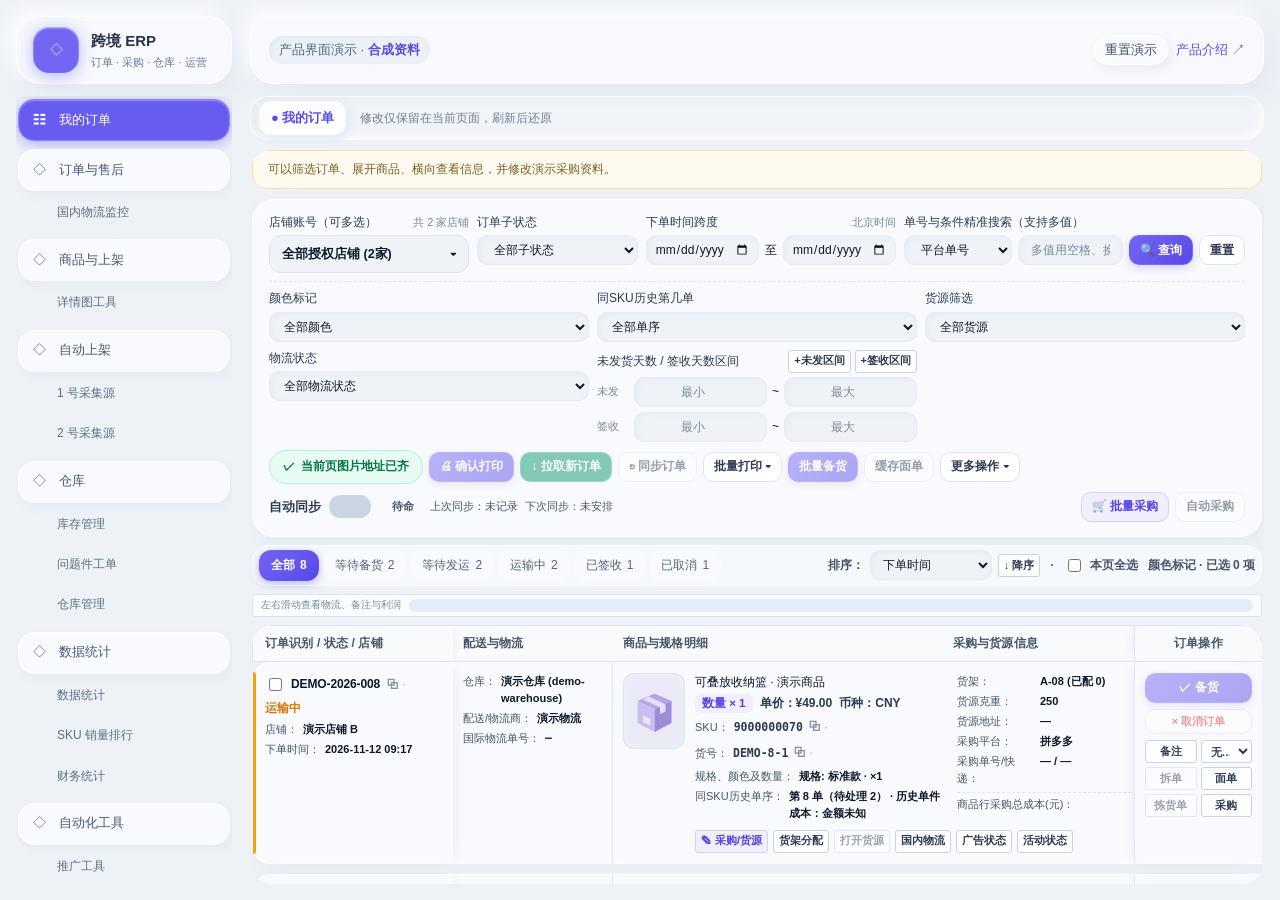
==== docs/demo.html @ e81ab37b "Add synthetic product showcase" ====
<!doctype html><html lang="zh-CN"><head><meta charset="utf-8"><meta name="viewport" content="width=device-width,initial-scale=1"><meta http-equiv="Content-Security-Policy" content="default-src 'self'; script-src 'self'; style-src 'self' 'unsafe-inline'; img-src 'self' data:; connect-src 'none'; object-src 'none'; base-uri 'none'; form-action 'none'"><title>订单交互演示 · 跨境 ERP</title><link rel="stylesheet" href="./demo.css"></head><body><div id="root"></div><script type="module" src="./demo.js"></script></body></html>
---- docs/demo.css ----
.cow-root{--cow-bg-canvas: #edf2fa;--cow-bg-canvas-gradient: linear-gradient(145deg, #f0f4fb 0%, #e6edf8 100%);--cow-surface-card: #fbfdff;--cow-surface-elevated: #ffffff;--cow-surface-subtle: #f3f6fc;--cow-surface-input: #f1f5fb;--cow-surface-input-focus: #ffffff;--cow-border-light: rgba(255, 255, 255, .92);--cow-border-subtle: #dde5f2;--cow-border-strong: #c6d2e6;--cow-text-primary: #0f172a;--cow-text-secondary: #2c3a52;--cow-text-label: #475569;--cow-text-muted: #64748b;--cow-purple-500: #6353f6;--cow-purple-600: #5140e6;--cow-purple-700: #4232cc;--cow-purple-bg-soft: #f0eeff;--cow-purple-border-soft: #d5cfff;--cow-purple-gradient: linear-gradient(135deg, #6b5bf8 0%, #5241e8 100%);--cow-purple-glow: 0 8px 20px -3px rgba(88, 71, 240, .42), 0 2px 6px rgba(88, 71, 240, .22);--cow-green-600: #059669;--cow-green-gradient: linear-gradient(135deg, #12b886 0%, #099268 100%);--cow-green-glow: 0 6px 16px -3px rgba(12, 166, 120, .34);--cow-green-bg-soft: #e8fbf3;--cow-green-border-soft: #b2f2d9;--cow-green-text: #067647;--cow-amber-500: #f59e0b;--cow-amber-bg-soft: #fff9eb;--cow-amber-border-soft: #fde3a7;--cow-amber-text: #9a5b06;--cow-danger-600: #dc2626;--cow-danger-bg-soft: #fef2f2;--cow-danger-border-soft: #fecaca;--cow-danger-text: #b91c1c;--cow-blue-600: #2563eb;--cow-blue-bg-soft: #eff6ff;--cow-blue-border-soft: #bfdbfe;--cow-shadow-card: 0 12px 28px -8px rgba(24, 39, 75, .065), 0 3px 8px -2px rgba(24, 39, 75, .04), inset 0 1px 0 rgba(255, 255, 255, .95);--cow-shadow-pill: 0 4px 12px -2px rgba(24, 39, 75, .06), 0 1px 3px rgba(24, 39, 75, .04), inset 0 1px 0 rgba(255, 255, 255, .95);--cow-shadow-inset: inset 0 2px 4px rgba(15, 23, 42, .045), 0 1px 0 rgba(255, 255, 255, .85);--cow-radius-xl: 20px;--cow-radius-lg: 15px;--cow-radius-md: 11px;--cow-radius-pill: 999px;box-sizing:border-box;min-height:100vh;background:var(--cow-bg-canvas-gradient);color:var(--cow-text-primary);font-family:-apple-system,BlinkMacSystemFont,PingFang SC,Hiragino Sans GB,Microsoft YaHei,Segoe UI,Roboto,sans-serif;font-size:13px;line-height:1.48;-webkit-font-smoothing:antialiased;padding:16px 20px}.cow-root.is-embedded{min-height:auto;padding:0;background:transparent}.cow-root *,.cow-root *:before,.cow-root *:after{box-sizing:border-box}.cow-shell{display:grid;grid-template-columns:244px minmax(0,1fr);gap:20px;max-width:1720px;margin:0 auto;align-items:start}.cow-shell.is-embedded{display:block;max-width:none;margin:0}.cow-sidebar{display:flex;flex-direction:column;gap:14px;position:sticky;top:16px;min-height:calc(100vh - 32px)}.cow-brand-card{display:flex;align-items:center;gap:13px;padding:16px;background:var(--cow-surface-card);border:1px solid var(--cow-border-light);border-radius:var(--cow-radius-xl);box-shadow:var(--cow-shadow-card)}.cow-brand-logo{width:44px;height:44px;border-radius:13px;background:var(--cow-purple-gradient);box-shadow:var(--cow-purple-glow);color:#fff;font-weight:800;font-size:13px;letter-spacing:.04em;display:flex;align-items:center;justify-content:center;flex-shrink:0;overflow:hidden}.cow-brand-logo img{width:100%;height:100%;object-fit:cover}.cow-brand-meta{min-width:0;flex:1}.cow-brand-title{margin:0;font-size:16px;font-weight:700;color:var(--cow-text-primary);letter-spacing:-.01em;white-space:nowrap;overflow:hidden;text-overflow:ellipsis}.cow-brand-subtitle{margin:3px 0 0;font-size:11.5px;color:var(--cow-text-label);white-space:nowrap;overflow:hidden;text-overflow:ellipsis}.cow-nav-section{display:flex;flex-direction:column;gap:9px}.cow-nav-group-title{padding:4px 10px 0;font-size:11.5px;font-weight:600;color:var(--cow-text-label);letter-spacing:.02em}.cow-nav-item{width:100%;display:flex;align-items:center;justify-content:space-between;gap:10px;padding:13px 15px;border-radius:15px;border:1px solid var(--cow-border-light);background:var(--cow-surface-card);box-shadow:var(--cow-shadow-pill);color:var(--cow-text-secondary);font-size:14px;font-weight:600;cursor:pointer;transition:transform .14s ease,box-shadow .14s ease,background .14s ease;text-align:left}.cow-nav-item:hover:not(:disabled){transform:translateY(-1px);background:var(--cow-surface-elevated)}.cow-nav-item:disabled{opacity:.55;cursor:not-allowed}.cow-nav-item.is-active{background:var(--cow-purple-gradient);border-color:#ffffff3d;color:#fff;box-shadow:var(--cow-purple-glow)}.cow-nav-item-left{display:flex;align-items:center;gap:10px;min-width:0}.cow-nav-icon{width:18px;height:18px;flex-shrink:0;opacity:.9}.cow-nav-badge{display:inline-flex;align-items:center;justify-content:center;padding:2px 9px;border-radius:var(--cow-radius-pill);font-size:11px;font-weight:700;line-height:1.35}.cow-nav-item.is-active .cow-nav-badge{background:#ffffff38;color:#fff}.cow-nav-badge.tone-danger{background:var(--cow-danger-bg-soft);color:var(--cow-danger-text);border:1px solid var(--cow-danger-border-soft)}.cow-nav-badge.tone-purple{background:var(--cow-purple-bg-soft);color:var(--cow-purple-600)}.cow-nav-badge.tone-success{background:var(--cow-green-bg-soft);color:var(--cow-green-text)}.cow-nav-children{display:flex;flex-direction:column;gap:5px;padding-left:14px;margin-top:-3px}.cow-nav-child-btn{display:flex;align-items:center;justify-content:space-between;padding:8px 13px;border-radius:11px;border:1px solid transparent;background:#ffffffa6;color:var(--cow-text-secondary);font-size:12.5px;font-weight:500;cursor:pointer;text-align:left}.cow-nav-child-btn.is-active{background:var(--cow-purple-bg-soft);color:var(--cow-purple-600);border-color:var(--cow-purple-border-soft);font-weight:600}.cow-sidebar-spacer{flex:1}.cow-connection-card{padding:13px 15px;border-radius:var(--cow-radius-xl);background:var(--cow-surface-card);border:1px solid var(--cow-border-light);box-shadow:var(--cow-shadow-card);display:flex;flex-direction:column;gap:5px}.cow-connection-header{display:flex;align-items:center;gap:8px;font-size:12.5px;font-weight:700;color:var(--cow-text-primary)}.cow-connection-dot{width:8px;height:8px;border-radius:50%;flex-shrink:0}.cow-connection-dot.state-connected{background:#10b981;box-shadow:0 0 0 3px #10b9812e}.cow-connection-dot.state-degraded,.cow-connection-dot.state-checking{background:#f59e0b;box-shadow:0 0 0 3px #f59e0b2e}.cow-connection-dot.state-disconnected{background:#ef4444;box-shadow:0 0 0 3px #ef44442e}.cow-connection-dot.state-unverified{background:#64748b;box-shadow:0 0 0 3px #64748b29}.cow-connection-detail{font-size:11.5px;color:var(--cow-text-label);line-height:1.4}.cow-main{display:flex;flex-direction:column;gap:15px;min-width:0}.cow-filter-summary{display:flex;align-items:center;flex-wrap:wrap;gap:10px 22px;padding:10px 18px;border:1px solid #fff;border-radius:16px;background:#f9fbfd;color:#596b86;font-size:12px}.cow-filter-summary b{margin-left:5px;color:#5146c7;font-weight:600}.cow-filter-summary small{flex-basis:100%}.cow-batch-line-costs{grid-column:1 / -1;display:grid;gap:8px}.cow-batch-line-costs p{margin:4px 0;color:#61718a;font-size:12px}.cow-batch-line-cost{display:grid;grid-template-columns:minmax(0,1fr) 190px;gap:12px;align-items:center;padding:8px 10px;border-radius:10px;background:#f0f3fa}.cow-batch-line-cost span{min-width:0;overflow-wrap:anywhere;font-size:12px}.cow-batch-line-cost small{display:block;font-size:11px;color:#687992}.cow-topbar{display:flex;align-items:center;justify-content:space-between;gap:16px;padding:13px 20px;background:var(--cow-surface-card);border:1px solid var(--cow-border-light);border-radius:var(--cow-radius-xl);box-shadow:var(--cow-shadow-card);flex-wrap:wrap}.cow-topbar-left{display:flex;align-items:center;gap:12px;min-width:0}.cow-scope-pill{display:inline-flex;align-items:center;gap:10px;padding:7px 14px;border-radius:12px;background:var(--cow-surface-subtle);border:1px solid var(--cow-border-subtle);color:var(--cow-text-primary);font-size:13px;font-weight:600}.cow-scope-divider{color:var(--cow-border-strong);font-weight:400}.cow-topbar-right{display:flex;align-items:center;gap:10px;flex-wrap:wrap}.cow-role-pill{display:inline-flex;align-items:center;gap:7px;padding:7px 14px;border-radius:var(--cow-radius-pill);background:var(--cow-purple-bg-soft);border:1px solid var(--cow-purple-border-soft);color:var(--cow-purple-600);font-size:12.5px;font-weight:700}.cow-role-dot{width:6px;height:6px;border-radius:50%;background:var(--cow-purple-500)}.cow-top-btn{display:inline-flex;align-items:center;gap:6px;padding:7px 14px;border-radius:var(--cow-radius-pill);border:1px solid var(--cow-border-subtle);background:var(--cow-surface-elevated);box-shadow:var(--cow-shadow-pill);color:var(--cow-text-secondary);font-size:12.5px;font-weight:600;cursor:pointer;transition:background .14s ease,transform .14s ease}.cow-top-btn:hover:not(:disabled){background:var(--cow-surface-subtle);transform:translateY(-1px)}.cow-top-btn:disabled{opacity:.5;cursor:not-allowed}.cow-top-btn.is-danger{color:var(--cow-danger-600);border-color:var(--cow-danger-border-soft);background:snow}.cow-notice-bell{position:relative;padding:7px 11px}.cow-notice-dot{position:absolute;top:5px;right:7px;width:7px;height:7px;border-radius:50%;background:var(--cow-danger-600);border:1.5px solid #ffffff}.cow-tabs-notice-row{display:grid;grid-template-columns:minmax(300px,auto) minmax(320px,1fr);gap:14px;align-items:stretch}.cow-tabs-bar{display:flex;align-items:center;gap:6px;padding:6px;background:var(--cow-surface-card);border:1px solid var(--cow-border-light);border-radius:16px;box-shadow:var(--cow-shadow-card);overflow-x:auto}.cow-tab-pill{display:inline-flex;align-items:center;gap:8px;padding:8px 14px;border-radius:12px;border:1px solid transparent;background:transparent;color:var(--cow-text-label);font-size:12.5px;font-weight:600;cursor:pointer;white-space:nowrap;transition:all .14s ease}.cow-tab-pill:hover{color:var(--cow-text-primary);background:var(--cow-surface-subtle)}.cow-tab-pill.is-active{background:var(--cow-surface-elevated);border-color:var(--cow-border-subtle);color:var(--cow-purple-600);box-shadow:var(--cow-shadow-pill);font-weight:700}.cow-tab-dot{width:6px;height:6px;border-radius:50%;background:var(--cow-purple-500)}.cow-tab-close{display:inline-flex;align-items:center;justify-content:center;width:16px;height:16px;border-radius:50%;color:var(--cow-text-muted);font-size:12px;line-height:1}.cow-tab-close:hover{background:#0f172a14;color:var(--cow-text-primary)}.cow-notice-banner{display:flex;align-items:center;gap:10px;padding:10px 16px;border-radius:16px;background:var(--cow-amber-bg-soft);border:1px solid var(--cow-amber-border-soft);color:var(--cow-amber-text);font-size:12.5px;font-weight:600;box-shadow:var(--cow-shadow-pill)}.cow-console-card{display:flex;flex-direction:column;gap:14px;padding:18px 20px;background:var(--cow-surface-card);border:1px solid var(--cow-border-light);border-radius:var(--cow-radius-xl);box-shadow:var(--cow-shadow-card)}.cow-filter-primary-grid{display:grid;grid-template-columns:1fr .8fr 1.2fr 1.9fr;gap:12px;align-items:start}.cow-field-group{display:flex;flex-direction:column;gap:6px;min-width:0}.cow-field-label{font-size:12px;font-weight:700;color:var(--cow-text-secondary);display:flex;align-items:center;justify-content:space-between;gap:6px}.cow-field-hint{font-size:11px;font-weight:500;color:var(--cow-text-muted)}.cow-field-error{font-size:11px;font-weight:600;color:var(--cow-danger-600)}.cow-input,.cow-select{width:100%;height:38px;padding:0 12px;border-radius:12px;border:1px solid var(--cow-border-subtle);background:var(--cow-surface-input);box-shadow:var(--cow-shadow-inset);color:var(--cow-text-primary);font-size:12.5px;font-weight:500;outline:none;transition:border-color .14s ease,background .14s ease,box-shadow .14s ease}.cow-input::placeholder{color:var(--cow-text-muted)}.cow-input:focus,.cow-select:focus{background:var(--cow-surface-input-focus);border-color:var(--cow-purple-500);box-shadow:0 0 0 3px #6353f624}.cow-readonly-box{display:flex;align-items:center;justify-content:space-between;gap:8px;height:38px;padding:0 12px;border-radius:12px;border:1px dashed var(--cow-border-strong);background:var(--cow-surface-subtle);color:var(--cow-text-secondary);font-size:12.5px;font-weight:600}.cow-shop-multiselect{position:relative}.cow-shop-trigger{width:100%;min-height:38px;padding:5px 12px;border-radius:12px;border:1px solid var(--cow-border-subtle);background:var(--cow-surface-input);box-shadow:var(--cow-shadow-inset);color:var(--cow-text-primary);font-size:12.5px;font-weight:600;display:flex;align-items:center;justify-content:space-between;gap:6px;cursor:pointer;text-align:left}.cow-shop-tags{display:flex;align-items:center;gap:4px;flex-wrap:wrap}.cow-shop-tag{display:inline-flex;align-items:center;gap:4px;padding:2px 8px;border-radius:999px;background:var(--cow-purple-bg-soft);border:1px solid var(--cow-purple-border-soft);color:var(--cow-purple-600);font-size:11.5px;font-weight:700}.cow-date-range-row{display:grid;grid-template-columns:minmax(0,1fr) auto minmax(0,1fr);min-width:0;align-items:center;gap:6px}.cow-date-range-row .cow-input{min-width:0;width:100%;padding:0 8px;font-size:12px}.cow-interval-list{display:flex;flex-direction:column;gap:5px}.cow-interval-row{display:flex;align-items:center;gap:5px}.cow-interval-row .cow-input{min-width:0;height:32px;padding:0 8px;font-size:12px;text-align:center}.cow-interval-row>span{flex-shrink:0;white-space:nowrap}.cow-search-combo{display:flex;align-items:center;gap:6px;flex-wrap:nowrap}.cow-search-combo .cow-select{width:108px;flex-shrink:0}.cow-search-combo .cow-input{flex:1;min-width:72px}.cow-filter-secondary-grid{display:grid;grid-template-columns:.85fr .85fr .85fr 1fr 1.5fr;gap:12px;padding-top:10px;border-top:1px dashed var(--cow-border-subtle);align-items:start}.cow-filter-secondary-grid .cow-select{height:34px;font-size:12px;padding:0 10px}.cow-btn{display:inline-flex;align-items:center;justify-content:center;gap:6px;height:36px;padding:0 15px;border-radius:var(--cow-radius-pill);border:1px solid var(--cow-border-subtle);background:var(--cow-surface-elevated);box-shadow:var(--cow-shadow-pill);color:var(--cow-text-secondary);font-size:12.5px;font-weight:700;cursor:pointer;white-space:nowrap;transition:transform .14s ease,box-shadow .14s ease,background .14s ease}.cow-btn:hover:not(:disabled){transform:translateY(-1px);background:#fff}.cow-btn:disabled{opacity:.48;cursor:not-allowed;transform:none}.cow-btn-purple{background:var(--cow-purple-gradient);border-color:#ffffff38;color:#fff;box-shadow:var(--cow-purple-glow)}.cow-btn-purple:hover:not(:disabled){background:linear-gradient(135deg,#7466fa,#5847ee)}.cow-btn-green{background:var(--cow-green-gradient);border-color:#ffffff38;color:#fff;box-shadow:var(--cow-green-glow)}.cow-btn-green:hover:not(:disabled){background:linear-gradient(135deg,#15c490,#0b9f72)}.cow-btn-soft-purple{background:var(--cow-purple-bg-soft);border-color:var(--cow-purple-border-soft);color:var(--cow-purple-600)}.cow-btn-danger-outline{background:snow;border-color:var(--cow-danger-border-soft);color:var(--cow-danger-600)}.cow-btn-sm{height:30px;padding:0 11px;font-size:12px;border-radius:10px}.cow-action-toolbar{display:flex;align-items:center;justify-content:space-between;gap:12px;flex-wrap:wrap}.cow-action-group{display:flex;align-items:center;gap:9px;flex-wrap:wrap}.cow-status-pill-mint{display:inline-flex;align-items:center;gap:6px;height:34px;padding:0 13px;border-radius:var(--cow-radius-pill);background:var(--cow-green-bg-soft);border:1px solid var(--cow-green-border-soft);color:var(--cow-green-text);font-size:12px;font-weight:700}.cow-dropdown-wrap{position:relative;display:inline-flex}.cow-dropdown-panel{position:absolute;top:calc(100% + 6px);left:0;z-index:40;min-width:210px;padding:6px;background:var(--cow-surface-elevated);border:1px solid var(--cow-border-subtle);border-radius:14px;box-shadow:0 14px 32px #0f172a24;display:flex;flex-direction:column;gap:3px}.cow-dropdown-item{width:100%;display:flex;align-items:center;justify-content:space-between;gap:8px;padding:8px 11px;border:none;border-radius:9px;background:transparent;color:var(--cow-text-primary);font-size:12.5px;font-weight:600;text-align:left;cursor:pointer}.cow-dropdown-item:hover:not(:disabled){background:var(--cow-purple-bg-soft);color:var(--cow-purple-600)}.cow-dropdown-item:disabled{opacity:.45;cursor:not-allowed}.cow-autosync-row{display:flex;align-items:center;justify-content:space-between;gap:14px;flex-wrap:wrap;padding-top:6px}.cow-autosync-left{display:flex;align-items:center;gap:12px;flex-wrap:wrap}.cow-switch-btn{display:inline-flex;align-items:center;gap:8px;border:none;background:transparent;padding:0;cursor:pointer;font-size:12.5px;font-weight:700;color:var(--cow-text-secondary)}.cow-switch-track{width:42px;height:23px;border-radius:var(--cow-radius-pill);background:#cbd5e1;position:relative;transition:background .16s ease;padding:2px}.cow-switch-track.is-on{background:var(--cow-purple-gradient);box-shadow:0 2px 8px #5847f059}.cow-switch-thumb{width:19px;height:19px;border-radius:50%;background:#fff;box-shadow:0 1px 3px #0003;transition:transform .16s ease}.cow-switch-track.is-on .cow-switch-thumb{transform:translate(19px)}.cow-autosync-meta{font-size:12px;color:var(--cow-text-label);display:flex;align-items:center;gap:10px;flex-wrap:wrap}.cow-status-strip{display:flex;align-items:center;justify-content:space-between;gap:10px 14px;padding:7px 14px;background:var(--cow-surface-card);border:1px solid var(--cow-border-light);border-radius:16px;box-shadow:var(--cow-shadow-card);flex-wrap:wrap}.cow-status-tabs{display:flex;align-items:center;gap:4px;flex-wrap:wrap}.cow-status-tab{display:inline-flex;align-items:center;gap:5px;padding:6px 13px;border-radius:var(--cow-radius-pill);border:1px solid transparent;background:transparent;color:var(--cow-text-secondary);font-size:12.5px;font-weight:700;cursor:pointer;transition:all .14s ease;font-variant-numeric:tabular-nums}.cow-status-tab:hover{background:var(--cow-surface-subtle)}.cow-status-tab.is-active{background:var(--cow-purple-gradient);color:#fff;box-shadow:var(--cow-purple-glow)}.cow-status-right{display:flex;align-items:center;gap:10px;flex-wrap:wrap;font-size:12px;color:var(--cow-text-label);font-weight:600}.cow-alert-banner{display:flex;align-items:center;justify-content:space-between;gap:12px;padding:12px 16px;border-radius:15px;font-size:12.5px;font-weight:600}.cow-alert-banner.is-error{background:var(--cow-danger-bg-soft);border:1px solid var(--cow-danger-border-soft);color:var(--cow-danger-text)}.cow-alert-banner.is-warning{background:var(--cow-amber-bg-soft);border:1px solid var(--cow-amber-border-soft);color:var(--cow-amber-text)}.cow-alert-banner.is-info{background:var(--cow-blue-bg-soft);border:1px solid var(--cow-blue-border-soft);color:var(--cow-blue-600)}.cow-async-badge{display:inline-flex;align-items:center;gap:5px;padding:3px 9px;border-radius:var(--cow-radius-pill);font-size:11px;font-weight:700}.cow-async-badge.state-submitting,.cow-async-badge.state-waiting-platform{background:var(--cow-blue-bg-soft);color:var(--cow-blue-600);border:1px solid var(--cow-blue-border-soft)}.cow-async-badge.state-confirmed{background:var(--cow-green-bg-soft);color:var(--cow-green-text);border:1px solid var(--cow-green-border-soft)}.cow-async-badge.state-partial,.cow-async-badge.state-unknown{background:var(--cow-amber-bg-soft);color:var(--cow-amber-text);border:1px solid var(--cow-amber-border-soft)}.cow-async-badge.state-failed,.cow-async-badge.state-cancelled{background:var(--cow-danger-bg-soft);color:var(--cow-danger-text);border:1px solid var(--cow-danger-border-soft)}.cow-order-scroll-region{display:flex;flex-direction:column;gap:8px;width:100%;max-width:100%;min-width:0}.cow-order-sticky-scroll-bar{position:sticky;top:8px;z-index:24;display:flex;align-items:center;gap:12px;padding:6px 14px;border-radius:13px;background:#fbfdfff0;backdrop-filter:blur(8px);border:1px solid var(--cow-border-subtle);box-shadow:var(--cow-shadow-pill)}.cow-order-scroll-hint{flex-shrink:0;font-size:11.5px;font-weight:600;color:var(--cow-text-label);white-space:nowrap}.cow-order-top-scrollbar{flex:1;min-width:120px;height:13px;overflow-x:auto;overflow-y:hidden;border-radius:999px;background:#e6edf8}.cow-order-top-scrollbar::-webkit-scrollbar{height:9px}.cow-order-top-scrollbar::-webkit-scrollbar-track{background:#e6edf8;border-radius:999px}.cow-order-top-scrollbar::-webkit-scrollbar-thumb{background:#94a3b8;border-radius:999px}.cow-order-top-scrollbar::-webkit-scrollbar-thumb:hover{background:var(--cow-purple-500)}.cow-order-top-scrollbar-spacer{height:1px}.cow-order-scroll-viewport{width:100%;max-width:100%;min-width:0;overflow-x:auto;overflow-y:visible;padding-bottom:6px;border-radius:var(--cow-radius-xl)}.cow-order-scroll-viewport::-webkit-scrollbar{height:10px}.cow-order-scroll-viewport::-webkit-scrollbar-track{background:#e6edf8;border-radius:999px}.cow-order-scroll-viewport::-webkit-scrollbar-thumb{background:#94a3b8;border-radius:999px}.cow-order-scroll-viewport::-webkit-scrollbar-thumb:hover{background:var(--cow-purple-500)}.cow-order-list-track{min-width:1550px;width:100%;display:flex;flex-direction:column;gap:10px}.cow-order-col-header{display:grid;grid-template-columns:220px minmax(576px,1fr) 200px 210px 184px 160px;align-items:center;background:#f2f6fd;border:1px solid var(--cow-border-subtle);border-radius:14px;box-shadow:var(--cow-shadow-pill);font-size:11.5px;font-weight:700;color:var(--cow-text-label);letter-spacing:.01em}.cow-col-head-cell{padding:8px 14px;border-right:1px solid var(--cow-border-subtle);white-space:nowrap}.cow-col-head-cell:last-child{border-right:none}.cow-col-head-cell.is-sticky-left{position:sticky;left:0;z-index:4;padding-left:18px;background:#f2f6fd;border-radius:14px 0 0 14px;box-shadow:6px 0 12px -6px #0f172a12}.cow-col-head-cell.is-sticky-right{position:sticky;right:0;z-index:4;background:#f2f6fd;border-left:1px solid var(--cow-border-subtle);border-radius:0 14px 14px 0;box-shadow:-6px 0 12px -6px #0f172a12;text-align:center}.cow-col-head-products{display:grid;grid-template-columns:72px minmax(236px,1.18fr) minmax(226px,1fr);gap:14px;align-items:center}.cow-col-head-products>span:first-child{grid-column:1 / 3}.cow-order-list{display:flex;flex-direction:column;gap:12px}.cow-order-card{position:relative;background:var(--cow-surface-card);border:1px solid var(--cow-border-light);border-radius:var(--cow-radius-xl);box-shadow:var(--cow-shadow-card);padding:0;overflow:visible;transition:box-shadow .16s ease,border-color .16s ease}.cow-order-card.is-selected{border-color:var(--cow-purple-500);box-shadow:0 0 0 2px #6353f62e,var(--cow-shadow-card)}.cow-order-card.is-stale{opacity:.94}.cow-order-accent-bar{position:absolute;left:0;top:12px;bottom:12px;width:4px;border-radius:0 5px 5px 0;background:var(--cow-amber-500)}.cow-color-swatch{display:inline-block;width:8px;height:8px;border-radius:50%;flex-shrink:0}.cow-order-grid{display:grid;grid-template-columns:220px minmax(576px,1fr) 200px 210px 184px 160px;gap:0;align-items:stretch;min-height:184px}.cow-order-meta-col{position:sticky;left:0;z-index:3;display:flex;flex-direction:column;justify-content:flex-start;gap:6px;min-width:0;padding:13px 14px 13px 18px;background:var(--cow-surface-card);border-right:1px solid var(--cow-border-subtle);border-radius:var(--cow-radius-xl) 0 0 var(--cow-radius-xl);box-shadow:6px 0 14px -6px #0f172a14}.cow-order-id-row{display:flex;align-items:center;gap:6px;flex-wrap:wrap}.cow-posting-number{font-size:14px;font-weight:700;color:var(--cow-text-primary);letter-spacing:-.01em;font-variant-numeric:tabular-nums}.cow-status-line{display:flex;align-items:center;gap:5px;flex-wrap:wrap;font-size:12px;font-weight:700;color:#d97706}.cow-unmapped-tag{display:inline-flex;align-items:center;padding:2px 6px;border-radius:6px;background:var(--cow-danger-bg-soft);border:1px solid var(--cow-danger-border-soft);color:var(--cow-danger-text);font-size:10.5px;font-weight:700}.cow-kv-list{display:flex;flex-direction:column;gap:3px;font-size:12px;color:var(--cow-text-secondary);font-variant-numeric:tabular-nums}.cow-kv-row{display:flex;align-items:baseline;gap:5px;line-height:1.38}.cow-kv-label{color:var(--cow-text-label);font-weight:500;flex-shrink:0}.cow-kv-val{color:var(--cow-text-primary);font-weight:600;min-width:0;word-break:break-word}.cow-code-val{font-family:ui-monospace,SFMono-Regular,Menlo,Monaco,Consolas,monospace;font-size:11.5px;color:var(--cow-text-secondary)}.cow-order-ext-col{display:flex;flex-direction:column;justify-content:flex-start;gap:6px;min-width:0;padding:13px 14px;border-right:1px solid var(--cow-border-subtle);background:var(--cow-surface-card)}.cow-order-fin-col{border-right:none}.cow-financial-box{padding:9px 11px;border-radius:11px;background:var(--cow-surface-subtle);border:1px solid var(--cow-border-subtle);display:flex;flex-direction:column;gap:6px;font-variant-numeric:tabular-nums}.cow-fin-item{display:flex;align-items:baseline;justify-content:space-between;gap:6px}.cow-fin-label{font-size:11px;font-weight:500;color:var(--cow-text-label)}.cow-fin-val{font-size:13px;font-weight:700;color:var(--cow-text-primary)}.cow-fin-val.is-unknown{color:var(--cow-text-muted);font-weight:600;font-size:11.5px}.cow-products-col{display:flex;flex-direction:column;justify-content:flex-start;gap:10px;min-width:0;padding:13px 16px;border-right:1px solid var(--cow-border-subtle);background:var(--cow-surface-card)}.cow-multi-product-banner{display:flex;align-items:center;justify-content:space-between;padding:4px 10px;border-radius:8px;background:var(--cow-purple-bg-soft);border:1px solid var(--cow-purple-border-soft);color:var(--cow-purple-600);font-size:11.5px;font-weight:700}.cow-product-item{display:flex;flex-direction:column;gap:8px;padding-bottom:10px;border-bottom:1px dashed var(--cow-border-subtle)}.cow-product-item:last-child{padding-bottom:0;border-bottom:none}.cow-product-line{display:grid;grid-template-columns:72px minmax(236px,1.18fr) minmax(226px,1fr);gap:6px 14px;align-items:start}.cow-product-thumb{grid-row:1 / 3;width:72px;height:82px;border-radius:12px;background:#e9eef7;border:1px solid var(--cow-border-subtle);display:flex;align-items:center;justify-content:center;color:var(--cow-text-label);font-size:11.5px;font-weight:600;text-align:center;padding:4px;overflow:hidden;flex-shrink:0}.cow-product-thumb img{width:100%;height:100%;object-fit:cover}.cow-image-open{width:100%;height:100%;padding:0;border:0;background:transparent;cursor:zoom-in}.cow-image-backdrop{position:fixed;inset:0;z-index:1000;background:#1d234ab3;display:grid;place-items:center;padding:24px}.cow-image-dialog{max-width:min(1000px,95vw);max-height:94vh;padding:18px;border-radius:20px;background:#f8fafd;display:flex;flex-direction:column;gap:12px;align-items:center}.cow-image-dialog>img{max-width:100%;max-height:74vh;min-height:0;object-fit:contain}.cow-image-dialog>button{align-self:flex-end}.cow-image-dialog>p{margin:0;color:#33435d}.cow-product-info{display:flex;flex-direction:column;gap:3px;min-width:0}.cow-product-title{margin:0;font-size:13.5px;font-weight:700;color:var(--cow-text-primary);line-height:1.3}.cow-product-price-line{display:flex;align-items:center;gap:7px;flex-wrap:wrap;font-size:12px;font-weight:600;color:var(--cow-text-secondary);font-variant-numeric:tabular-nums}.cow-price-pill{padding:1px 7px;border-radius:6px;background:var(--cow-purple-bg-soft);color:var(--cow-purple-600);font-weight:700;font-size:11.5px}.cow-product-kv-list{gap:2px}.cow-product-source-col{display:flex;flex-direction:column;gap:3px;padding:7px 10px;border-radius:10px;background:var(--cow-surface-subtle);border:1px solid var(--cow-border-subtle);font-size:11.5px;font-variant-numeric:tabular-nums;min-width:0}.cow-product-source-col .cow-kv-row{display:grid;grid-template-columns:78px minmax(0,1fr);align-items:baseline;gap:6px}.cow-product-source-col .cow-source-cost-row{grid-template-columns:auto minmax(0,1fr);padding-top:3px;margin-top:2px;border-top:1px dashed var(--cow-border-subtle)}.cow-product-source-col .cow-source-cost-row .cow-kv-val{text-align:right;font-weight:700}.cow-source-url-cell{min-width:0;overflow:hidden;text-overflow:ellipsis;white-space:nowrap}.cow-source-url-link{display:inline-block;max-width:100%;overflow:hidden;text-overflow:ellipsis;white-space:nowrap;vertical-align:bottom;color:var(--cow-purple-600);text-decoration:none;font-weight:600}.cow-source-url-link:hover{text-decoration:underline}.cow-line-actions{grid-column:2 / -1;display:flex;align-items:center;gap:5px;flex-wrap:wrap;margin-top:2px}.cow-mini-btn{display:inline-flex;align-items:center;justify-content:center;gap:4px;padding:2px 8px;min-height:24px;border-radius:7px;border:1px solid var(--cow-border-strong);background:#fff;color:var(--cow-text-secondary);font-size:11px;font-weight:600;cursor:pointer;white-space:nowrap}.cow-mini-btn-accent{background:var(--cow-purple-bg-soft);border-color:var(--cow-purple-border-soft);color:var(--cow-purple-600)}.cow-mini-btn-span2{grid-column:1 / -1}.cow-mini-btn:hover:not(:disabled){border-color:var(--cow-purple-500);color:var(--cow-purple-600);background:var(--cow-purple-bg-soft)}.cow-mini-btn:disabled{opacity:.45;cursor:not-allowed}.cow-icon-copy-btn{padding:2px;width:20px;height:20px;min-height:20px;border-radius:5px;border-color:transparent;background:transparent;color:var(--cow-text-muted);flex-shrink:0}.cow-icon-copy-btn:hover:not(:disabled){border-color:var(--cow-purple-border-soft);background:var(--cow-purple-bg-soft);color:var(--cow-purple-600)}.cow-copy-svg{width:13px;height:13px;display:block}.cow-sr-only{position:absolute;width:1px;height:1px;padding:0;margin:-1px;overflow:hidden;clip:rect(0,0,0,0);white-space:nowrap;border:0}.cow-order-actions-col{position:sticky;right:0;z-index:3;display:flex;flex-direction:column;justify-content:flex-start;align-items:stretch;gap:6px;padding:13px 14px;background:var(--cow-surface-card);border-left:1px solid var(--cow-border-subtle);border-radius:0 var(--cow-radius-xl) var(--cow-radius-xl) 0;box-shadow:-6px 0 14px -6px #0f172a14}.cow-ship-btn{display:flex;flex-direction:row;align-items:center;justify-content:center;gap:5px;min-height:38px;padding:6px 12px;border-radius:12px;border:1px solid rgba(255,255,255,.25);background:var(--cow-purple-gradient);box-shadow:var(--cow-purple-glow);color:#fff;font-size:13px;font-weight:700;cursor:pointer;transition:transform .14s ease,box-shadow .14s ease}.cow-ship-btn:hover:not(:disabled){transform:translateY(-1px)}.cow-ship-btn:disabled{opacity:.48;cursor:not-allowed;transform:none}.cow-cancel-btn{display:inline-flex;align-items:center;justify-content:center;gap:4px;height:29px;border-radius:var(--cow-radius-pill);border:1px solid var(--cow-danger-border-soft);background:#fff;box-shadow:var(--cow-shadow-pill);color:var(--cow-danger-600);font-size:11.5px;font-weight:700;cursor:pointer}.cow-cancel-btn:hover:not(:disabled){background:var(--cow-danger-bg-soft)}.cow-cancel-btn:disabled{opacity:.45;cursor:not-allowed}.cow-row-secondary-grid{display:grid;grid-template-columns:1fr 1fr;gap:4px}.cow-purchase-editor{margin-top:8px;padding:13px 14px;border-radius:13px;background:#f5f7fd;border:1px solid var(--cow-purple-border-soft);display:flex;flex-direction:column;gap:10px}.cow-purchase-editor-header{display:flex;align-items:center;justify-content:space-between;gap:10px;flex-wrap:wrap}.cow-purchase-editor-title{font-size:13px;font-weight:700;color:var(--cow-purple-700);display:flex;align-items:center;gap:8px}.cow-purchase-grid{display:grid;grid-template-columns:repeat(4,minmax(0,1fr));gap:8px}.cow-purchase-outcomes{display:grid;grid-template-columns:1fr 1fr;gap:10px}.cow-outcome-card{padding:9px 12px;border-radius:11px;background:#fff;border:1px solid var(--cow-border-subtle);display:flex;align-items:center;justify-content:space-between;gap:8px;font-size:12px}.cow-pagination-bar{display:flex;align-items:center;justify-content:space-between;gap:16px;padding:13px 20px;background:var(--cow-surface-card);border:1px solid var(--cow-border-light);border-radius:var(--cow-radius-xl);box-shadow:var(--cow-shadow-card);flex-wrap:wrap;font-variant-numeric:tabular-nums}.cow-page-numbers{display:flex;align-items:center;gap:6px}.cow-page-btn{min-width:32px;height:32px;padding:0 9px;border-radius:9px;border:1px solid transparent;background:transparent;color:var(--cow-text-secondary);font-size:12.5px;font-weight:700;cursor:pointer}.cow-page-btn:hover:not(:disabled){background:var(--cow-surface-subtle)}.cow-page-btn.is-active{background:var(--cow-purple-bg-soft);border-color:var(--cow-purple-border-soft);color:var(--cow-purple-600)}.cow-page-btn:disabled{opacity:.4;cursor:not-allowed}.cow-page-jump{display:flex;align-items:center;gap:8px;font-size:12.5px;color:var(--cow-text-secondary);font-weight:600}.cow-page-jump .cow-input{width:58px;height:32px;text-align:center;padding:0 6px}.cow-empty-box{padding:48px 24px;text-align:center;background:var(--cow-surface-card);border:1px solid var(--cow-border-light);border-radius:var(--cow-radius-xl);box-shadow:var(--cow-shadow-card);display:flex;flex-direction:column;align-items:center;gap:10px}.cow-empty-title{margin:0;font-size:15px;font-weight:800;color:var(--cow-text-primary)}.cow-empty-desc{margin:0;max-width:520px;font-size:12.5px;color:var(--cow-text-label)}@media(max-width:1280px){.cow-shell:not(.is-embedded){grid-template-columns:220px minmax(0,1fr)}.cow-filter-primary-grid{grid-template-columns:1fr 1fr}.cow-filter-secondary-grid{grid-template-columns:repeat(3,minmax(0,1fr))}}@media(max-width:960px){.cow-shell:not(.is-embedded){grid-template-columns:1fr}.cow-sidebar{position:static;min-height:auto}.cow-tabs-notice-row{grid-template-columns:1fr}.cow-filter-secondary-grid,.cow-purchase-grid{grid-template-columns:1fr 1fr}}.cow-purchase-editor.cow-purchase-dialog{position:fixed;inset:0;width:min(760px,calc(100vw - 32px));max-height:calc(100dvh - 48px);margin:auto;padding:18px;overflow:auto;border-radius:6px;background:#fff;box-shadow:0 14px 50px #17223830;text-align:left}.cow-purchase-dialog:not([open]){display:none}.cow-purchase-dialog::backdrop{background:#15203355}.cow-purchase-dialog .cow-purchase-grid{grid-template-columns:repeat(2,minmax(0,1fr))}.cow-purchase-dialog .cow-field-group{min-width:0}.cow-purchase-dialog .cow-input,.cow-purchase-dialog .cow-select{min-width:0;width:100%}@media(max-width:560px){.cow-purchase-dialog .cow-purchase-grid{grid-template-columns:1fr}}.commercial-shell{--primary: #6358ed;--foreground: #26334b;--erp-surface: #f8fafded;--erp-shadow: 8px 10px 24px #dce3ee99, -6px -6px 18px #fff;display:grid;grid-template-columns:228px minmax(0,1fr);grid-template-rows:76px 44px minmax(0,1fr);gap:14px 20px;padding:18px;background:#eef2f7;color:#26334b;font-family:-apple-system,BlinkMacSystemFont,Segoe UI,PingFang SC,Microsoft YaHei,sans-serif;font-variant-numeric:tabular-nums}.commercial-brand-card{grid-column:1;grid-row:1;display:flex;align-items:center;gap:14px;min-width:0;padding:14px 18px;border:1px solid #fff;border-radius:26px;background:var(--erp-surface);box-shadow:var(--erp-shadow)}.commercial-brand-card strong{display:block;font-size:16px;line-height:1.4;overflow-wrap:anywhere}.commercial-brand-card small{margin-top:3px;font-size:11px;line-height:1.5;color:#697b98}.commercial-brand-mark{width:46px;height:46px;flex-shrink:0;display:grid;place-items:center;border-radius:16px;background:#7266f3;color:#fff;box-shadow:0 3px 16px #6b5ffb70,inset 0 1px 2px #fffa}.commercial-brand-mark img{width:36px;height:36px;object-fit:contain;border-radius:10px}.commercial-shell .brand-bar{grid-column:2;grid-row:1;height:auto;min-width:0;padding:14px 22px;gap:14px;border:1px solid white!important;border-radius:26px;background:var(--erp-surface)!important;color:#33435d;box-shadow:var(--erp-shadow)!important}.commercial-shell .brand-bar>.commercial-connection{display:inline-block;margin:0;color:#51647f;letter-spacing:0;white-space:nowrap;font:12px/1.6 inherit;background:#edf1f7;padding:5px 10px;border-radius:15px;box-shadow:inset 2px 2px 5px #dbe2ec88}.commercial-connection b{color:#594cde}.commercial-shell .dahu-account{gap:8px;flex-wrap:wrap;justify-content:flex-end}.commercial-shell .dahu-account em{display:inline-block;color:#53647f!important;font-size:12px}.commercial-shell .dahu-account .account-role{background:#eeecff!important;color:#594cde!important;border-radius:16px;padding:4px 10px}.commercial-shell .dahu-account button{height:30px;padding:0 11px;border-radius:16px!important;border:1px solid #fff!important;background:#f8fafc!important;color:#42526d!important;box-shadow:3px 4px 9px #dfe5efaa}.commercial-shell .dahu-account button:hover{background:#eeebff!important;color:#5445d9!important}.commercial-shell .dahu-tabs{grid-column:2;grid-row:2;height:44px;padding:4px 8px;border:1px solid #fafdff!important;border-radius:18px;background:#f0f3f8!important;box-shadow:inset 3px 3px 8px #dde4ee88,inset -3px -3px 8px #fff}.commercial-shell .dahu-tab{height:34px;border:0;border-radius:12px;background:transparent;color:#61728f}.commercial-shell .dahu-tab.is-active{background:#fcfdff!important;color:#5b4dea!important;border-radius:12px!important;box-shadow:3px 4px 10px #d8e0edaa}.commercial-shell .dahu-menu-toggle{color:#667892}.commercial-shell .dahu-body{display:contents}.commercial-shell .dahu-menu{grid-column:1;grid-row:2 / 4;width:auto;padding:3px 2px 20px;border:0!important;background:transparent!important;scrollbar-width:thin}.commercial-shell .dahu-menu-group{margin:8px 0;border:0}.commercial-shell .dahu-menu-item{min-height:42px;padding:9px 14px;gap:11px;font-size:14px;line-height:1.45;color:#475a78!important;border:1px solid transparent;border-radius:16px!important}.commercial-shell .dahu-menu-item.top,.commercial-shell .dahu-menu-item.group{min-height:48px;border-color:#fff;background:#f8fafd;box-shadow:3px 4px 9px #dfe5ee99}.commercial-shell .dahu-menu-item.sub{color:#5c6d86!important;min-height:34px;padding-left:38px;margin:3px 0}.commercial-shell .dahu-menu-item svg{color:#8c9db8;flex-shrink:0}.commercial-shell .dahu-menu-item:hover:not(:disabled){background:#e9e6ff!important;color:#5546d7!important}.commercial-shell .dahu-menu-item.group.has-active{color:#6051de!important}.commercial-shell .dahu-menu-item[aria-current=page]{background:#675bf0!important;color:#fff!important;border-color:#8e84fa;box-shadow:0 3px 13px #786cf785,inset 0 1px 2px #fff5}.commercial-shell .dahu-menu-item[aria-current=page] svg{color:#fff}.commercial-shell .dahu-content{grid-column:2;grid-row:3;min-width:0;background:transparent!important;border-radius:22px}.commercial-shell .dahu-content>.page-bar{padding:10px 16px;margin-bottom:8px;border:1px solid white;border-radius:16px;background:#f8fafd}.commercial-shell .dahu-pane.is-frame{border-radius:20px;border:1px solid white}.commercial-shell .workspace{padding:0 2px 12px}.commercial-shell .panel{border-radius:22px;background:#f9fbfd;border:1px solid white;box-shadow:4px 6px 18px #dce3ee88}.commercial-shell [data-slot=button]{border-radius:10px}.commercial-shell .onboarding-bar{border-radius:16px;margin-bottom:12px}.commercial-shell[data-menu-open=false]{grid-template-columns:0 minmax(0,1fr);column-gap:0}.commercial-shell[data-menu-open=false] .commercial-brand-card{display:none}.commercial-shell button:focus-visible,.commercial-shell a:focus-visible{outline:2px solid #6358ed;outline-offset:3px}.login-surface{background:radial-gradient(ellipse at 35% 25%,#edeaff 0,transparent 50%),#eef2f7;color:#26334b}.login-surface .login-card{width:410px;padding:32px;border:1px solid white;border-radius:28px;background:#f8fafd;box-shadow:14px 18px 45px #d5dce9bb,-10px -10px 30px #fff}.login-surface .login-logo{color:#6a5bf0}.login-surface .login-logo img{width:56px;height:56px;object-fit:contain}.login-surface .login-card h1{color:#283750}.login-surface .login-card>p{color:#63738d}.login-surface .login-card>.instance-name{margin-top:-10px;font-size:13px;color:#6155c6}.login-surface .login-card input{border-radius:12px;border:1px solid #e0e6f0;background:#edf1f7;box-shadow:inset 2px 3px 7px #dce3ef88}.login-surface .login-card>button{border-radius:12px}.login-surface .login-card>button[type=submit]{background:#6658eb;color:#fff;box-shadow:0 4px 13px #7565ef44}@media(max-width:1150px){.commercial-shell{grid-template-columns:194px minmax(0,1fr);gap:12px;padding:12px}.commercial-shell .brand-bar{padding:10px 14px}.commercial-shell .dahu-account{gap:5px}.commercial-shell .dahu-account em{display:none}.commercial-brand-card{padding:12px;gap:10px}.commercial-brand-card strong{font-size:14px}}@media(max-width:780px){.commercial-shell{grid-template-columns:158px minmax(0,1fr);grid-template-rows:auto 44px minmax(0,1fr);gap:8px;padding:8px}.commercial-brand-card{border-radius:18px;padding:10px}.commercial-brand-mark{display:none}.commercial-shell .brand-bar{min-height:76px;flex-wrap:wrap;gap:4px;border-radius:18px}.commercial-shell .dahu-account{margin-left:0;justify-content:flex-start}.commercial-shell .dahu-menu-item{padding-left:10px;font-size:13px}.commercial-shell .dahu-menu-item.sub{padding-left:24px}}@media(prefers-reduced-motion:reduce){.commercial-shell *{scroll-behavior:auto;transition:none!important}}.commercial-shell .cow-root{--cow-radius-xl:22px;--cow-radius-lg:16px;--cow-radius-md:10px;--cow-radius-pill:999px;--cow-shadow-card:none;--cow-shadow-pill:none;--cow-shadow-inset:none;--cow-purple-glow:none;--cow-green-glow:none;--cow-surface-card:#f8fafd;--cow-surface-input:#eff3f8;--cow-border-light:#e2e8f0;--cow-purple-gradient:linear-gradient(135deg,#7465f5,#5849e8);--cow-green-gradient:#059669;--cow-bg-canvas:#f1f5f9;--cow-text-muted:#7b8799;font-size:12px;line-height:1.45}.commercial-shell .cow-main{gap:8px}.commercial-shell .cow-console-card{gap:8px;padding:10px 12px}.commercial-shell .cow-filter-primary-grid{gap:8px;grid-template-columns:1fr .8fr 1.25fr 1.7fr}.commercial-shell .cow-field-group{gap:4px}.commercial-shell .cow-field-label{font-size:12px;font-weight:500}.commercial-shell .cow-input,.commercial-shell .cow-select,.commercial-shell .cow-multiselect-trigger{min-height:30px;height:30px;border-radius:10px;box-shadow:none;font-size:12px;padding-top:4px;padding-bottom:4px}.commercial-shell .cow-filter-secondary-grid{gap:8px;padding-top:8px}.commercial-shell .cow-btn{height:30px;min-height:30px;border-radius:10px;padding:0 10px;gap:5px;font-size:12px;box-shadow:none}.commercial-shell .cow-mini-btn{min-height:23px;border-radius:3px;font-size:11px;padding:2px 5px}.commercial-shell .cow-actions-row,.commercial-shell .cow-action-group{gap:6px}.commercial-shell .cow-autosync-row{padding-top:0;gap:8px}.commercial-shell .cow-autosync-meta{gap:7px;font-size:11px}.commercial-shell .cow-filter-summary{padding:7px 10px;border:1px solid #e2e8f0;border-radius:10px;background:#fff;font-size:11px}.commercial-shell .cow-status-strip{padding:0 10px;gap:8px;border-radius:14px;border:1px solid #e2e8f0;min-height:36px}.commercial-shell .cow-status-tab{padding:9px 10px;border-radius:0;border:0;border-bottom:2px solid transparent;font-size:12px;font-weight:500;box-shadow:none}.commercial-shell .cow-status-tab.is-active{background:transparent;color:#4f46e5;border-bottom-color:#4f46e5;box-shadow:none;font-weight:650}.commercial-shell .cow-status-tab.is-active .cow-nav-badge{background:#eef2ff;color:#4f46e5}.commercial-shell .cow-order-sticky-scroll-bar{padding:3px 8px;gap:8px;border-radius:3px;box-shadow:none}.commercial-shell .cow-order-scroll-hint{font-size:10px;font-weight:400;color:#7b8799}.commercial-shell .cow-order-list-track{min-width:1420px;gap:0}.commercial-shell .cow-order-col-header,.commercial-shell .cow-order-grid{grid-template-columns:200px 160px minmax(590px,1fr) 150px 190px 128px}.commercial-shell .cow-order-col-header{border-radius:10px 4px 0 0;background:#f8fafc;font-size:12px;font-weight:600;box-shadow:none}.commercial-shell .cow-col-head-cell{grid-row:1;padding:9px 10px;border-right:0}.commercial-shell .cow-col-head-cell.is-sticky-left{grid-column:1;border-radius:0;padding-left:12px;background:#f8fafc}.commercial-shell .cow-col-head-products{grid-column:3;grid-template-columns:62px minmax(240px,1fr) 240px;gap:10px}.commercial-shell .cow-col-head-cell:nth-child(3){grid-column:2}.commercial-shell .cow-col-head-cell:nth-child(4){grid-column:5}.commercial-shell .cow-col-head-cell:nth-child(5){grid-column:4}.commercial-shell .cow-col-head-cell.is-sticky-right{grid-column:6;border-radius:0;background:#f8fafc}.commercial-shell .cow-order-list{gap:10px}.commercial-shell .cow-order-card{border:1px solid #fff;border-radius:18px;box-shadow:4px 6px 16px #dce3ee66}.commercial-shell .cow-order-grid{min-height:170px}.commercial-shell .cow-order-meta-col{grid-column:1;grid-row:1;padding:10px 10px 10px 12px;gap:4px;border-right:0;border-radius:18px 0 0 18px}.commercial-shell .cow-products-col{grid-column:3;grid-row:1;padding:10px}.commercial-shell .cow-order-logistics-col{grid-column:2;grid-row:1}.commercial-shell .cow-order-notes-col{grid-column:5;grid-row:1}.commercial-shell .cow-order-fin-col{grid-column:4;grid-row:1}.commercial-shell .cow-order-ext-col{padding:10px;border-left:0;font-size:11px}.commercial-shell .cow-order-actions-col{grid-column:6;grid-row:1;padding:10px;gap:6px;border-radius:0 18px 18px 0}.commercial-shell .cow-order-accent-bar{width:3px;top:9px;bottom:9px}.commercial-shell .cow-posting-number{font-size:12px;font-weight:650}.commercial-shell .cow-order-id-row{gap:6px;flex-wrap:nowrap}.commercial-shell .cow-order-id-row input{flex-shrink:0}.commercial-shell .cow-product-item{grid-template-columns:62px minmax(240px,1fr) 240px;gap:10px;padding:0}.commercial-shell .cow-product-thumb,.commercial-shell .cow-product-img-wrap{width:62px;height:76px;border-radius:10px}.commercial-shell .cow-product-title{font-size:12px;line-height:18px;font-weight:500}.commercial-shell .cow-product-source-col{padding:0;background:transparent;border:0;border-radius:0;box-shadow:none}.commercial-shell .cow-product-price{font-size:12px}.commercial-shell .cow-kv-list{gap:3px}.commercial-shell .cow-kv-row{font-size:11px;line-height:17px;gap:5px}.commercial-shell .cow-ship-btn{min-height:30px;height:30px;border-radius:10px;box-shadow:none;font-size:12px;flex-direction:row;gap:4px}.commercial-shell .cow-cancel-btn{min-height:25px;height:25px;border-radius:10px;box-shadow:none;font-size:11px}.commercial-shell .cow-row-secondary-grid{gap:4px}.commercial-shell .cow-row-secondary-grid{grid-template-columns:minmax(0,1fr) minmax(0,1fr)}.commercial-shell .cow-row-secondary-grid>*{min-width:0;max-width:100%;width:100%;overflow:hidden;text-overflow:ellipsis}.commercial-shell .cow-pagination-bar{padding:8px 10px;border-radius:10px;min-height:40px;border:1px solid #e2e8f0;box-shadow:none;font-size:12px}.commercial-shell .cow-page-btn{width:28px;height:28px;border-radius:10px;box-shadow:none}.commercial-shell .cow-alert-banner{padding:8px 10px;border-radius:10px;font-size:12px}.commercial-shell .cow-financial-box{padding:8px;gap:8px;border-radius:10px;background:transparent;border:0}.commercial-shell .cm-shell,.commercial-shell .cm-promotion-entry{font-family:inherit;border-radius:6px;gap:10px;padding:12px;background:#fff;--cm-bg:#fff;--cm-card:#fff;--cm-accent:#4f46e5;--cm-accent-hover:#4338ca}.commercial-shell .cm-promotion-entry{padding:0;background:transparent}.commercial-shell .cm-header{padding:2px 0 10px;border:0;border-bottom:1px solid #e2e8f0;border-radius:0;box-shadow:none;gap:8px}.commercial-shell .cm-eyebrow{display:none}.commercial-shell .cm-title{font-size:15px;line-height:22px}.commercial-shell .cm-header-title-group>.cm-subtitle{display:none}.commercial-shell .cm-card{padding:10px 12px;border-radius:14px;box-shadow:none;gap:8px;border-color:#e2e8f0}.commercial-shell .cm-card-title{font-size:13px}.commercial-shell .cm-tabs{background:#fff;border:0;border-bottom:1px solid #e2e8f0;border-radius:0;padding:0;gap:6px}.commercial-shell .cm-tab-btn{padding:9px 12px;border-radius:0;border-bottom:2px solid transparent;font-size:12px;font-weight:500}.commercial-shell .cm-tab-btn.is-active{background:#fff;color:#4f46e5;border-bottom-color:#4f46e5;box-shadow:none;font-weight:650}.commercial-shell .cm-btn{min-height:30px;height:30px;border-radius:10px;padding:0 10px;font-size:12px;box-shadow:none}.commercial-shell .cm-input,.commercial-shell .cm-select{min-height:30px;height:30px;border-radius:10px;padding:4px 8px;font-size:12px}.commercial-shell .cm-textarea{border-radius:10px;min-height:68px;font-size:12px;padding:7px 9px}.commercial-shell .cm-filter-bar{gap:8px 12px}.commercial-shell .cm-label{font-size:12px;font-weight:500}.commercial-shell .cm-field{gap:4px}.commercial-shell .cm-banner{padding:8px 10px;border-radius:10px;font-size:12px}.commercial-shell .cm-metric-card{padding:8px 10px;border-radius:10px;gap:4px;background:#f8fafc}.commercial-shell .cm-metric-value{font-size:13px;font-weight:500}.commercial-shell .cm-table{font-size:12px}.commercial-shell .cm-table th,.commercial-shell .cm-table td{padding:8px 10px}.commercial-shell .cm-table-scroll{border-radius:10px}.commercial-shell .cm-modal{border-radius:8px;max-height:86vh;overflow:auto}.commercial-shell .cm-badge{font-size:11px;border-radius:3px}.commercial-shell{height:100svh;overflow:hidden;grid-template-columns:216px minmax(0,1fr);grid-template-rows:68px 42px minmax(0,1fr);gap:12px 18px;padding:16px;font-size:13px}.commercial-brand-card{border-radius:24px;padding:12px 16px;gap:12px}.commercial-brand-card strong{font-size:15px}.commercial-brand-card small{display:block}.commercial-shell .brand-bar{border-radius:24px;padding:12px 18px}.commercial-shell .dahu-account{gap:7px;flex-wrap:nowrap}.commercial-shell .dahu-account em{font-size:11px}.commercial-shell .dahu-menu-item.top,.commercial-shell .dahu-menu-item.group{min-height:42px}.commercial-shell .dahu-menu-item{font-size:13px}.commercial-shell .dahu-menu-item.sub{min-height:30px;font-size:12px}.commercial-shell .cow-console-card{border:1px solid #fff;box-shadow:5px 7px 20px #dce3ee66;padding:14px 16px}.commercial-shell .cow-input,.commercial-shell .cow-select,.commercial-shell .cow-multiselect-trigger{border-color:#e6ebf4;background:#eff3f8;box-shadow:inset 2px 2px 5px #dbe2ec66}.commercial-shell .cow-btn-purple,.commercial-shell .cow-ship-btn{box-shadow:0 3px 9px #7363f144;border:1px solid #8a7bfb55}.commercial-shell .cow-status-strip{padding:4px 6px;border:1px solid #fff;background:#f5f8fc;border-radius:16px}.commercial-shell .cow-status-tab{padding:7px 12px;border-radius:12px;border:0;background:#f8fafd;color:#53647c}.commercial-shell .cow-status-tab.is-active{background:linear-gradient(135deg,#7465f5,#5849e8);color:#fff;border:0;box-shadow:0 3px 10px #7363f166}.commercial-shell .cow-status-tab.is-active .cow-nav-badge{background:#ffffff30;color:#fff}.commercial-shell .cow-pagination-bar{border:1px solid #fff;border-radius:16px;background:#f8fafd;box-shadow:4px 5px 14px #dce3ee66}.commercial-shell .cm-shell{background:#f8fafd;border-radius:18px;border:1px solid white}.commercial-shell .cm-card{background:#fafcfe;border-color:#e9eef5;border-radius:14px}.commercial-shell .cm-header,.commercial-shell .cm-tabs{background:transparent}@media(max-width:1150px){.commercial-shell{grid-template-columns:180px minmax(0,1fr);gap:10px;padding:10px}.commercial-shell .dahu-account em{display:none}.commercial-shell .cow-filter-primary-grid{grid-template-columns:1fr 1fr}.commercial-shell .cow-filter-secondary-grid{grid-template-columns:repeat(3,minmax(0,1fr))}}@media(max-width:760px){.commercial-shell{grid-template-columns:145px minmax(0,1fr);grid-template-rows:60px 40px minmax(0,1fr);gap:8px;padding:8px}.commercial-brand-card{padding:8px}.commercial-brand-mark{display:none}.commercial-shell .commercial-connection{display:none!important}.commercial-shell .dahu-account button{padding:0 6px}.commercial-shell .cow-filter-secondary-grid{grid-template-columns:1fr 1fr}}.commercial-shell .cow-product-line{grid-template-columns:62px minmax(220px,1fr) 235px;gap:6px 10px}.commercial-shell .cow-icon-copy-btn{width:19px;min-width:19px;padding:0;border:0;background:transparent;font-size:0;line-height:20px}.commercial-shell .cow-icon-copy-btn:before{content:"\29c9";font-size:13px;color:#8793a5}*{box-sizing:border-box}html,body,#root{margin:0;width:100%;height:100%;font-family:-apple-system,BlinkMacSystemFont,Segoe UI,PingFang SC,sans-serif}button,input,select,textarea{font:inherit}button{cursor:pointer}button:disabled{cursor:default}a{color:#5b4dea;text-decoration:none}.brand-bar{display:flex;align-items:center;justify-content:space-between}.dahu-account{display:flex;align-items:center}.dahu-tabs{display:flex;align-items:center;gap:14px}.dahu-tab{display:inline-flex;align-items:center;padding:0 12px;font-weight:600}.dahu-menu{overflow:auto}.dahu-menu-item{display:flex;align-items:center;flex-shrink:0}.dahu-content{overflow:hidden}.dahu-pane{height:100%;overflow:auto}.demo-notice{font-size:12px;margin:0 0 10px;padding:10px 15px;border:1px solid #f4dfae;color:#7c5f23;border-radius:14px;background:#fffaf0}.demo-hint{font-size:12px;color:#71809a}.public-demo .cow-filter-secondary-grid,.public-demo .cow-filter-primary-grid{min-width:0}.public-demo .cow-filter-primary-grid{grid-template-columns:1fr .8fr 1.25fr 1.7fr}.public-demo .cow-order-sticky-scroll-bar{top:0}.public-demo .cow-purchase-dialog .cow-field-group{min-width:0}@media(max-width:1100px){.public-demo .cow-filter-primary-grid{grid-template-columns:1fr 1fr}}@media(max-width:760px){.demo-hint{display:none}}
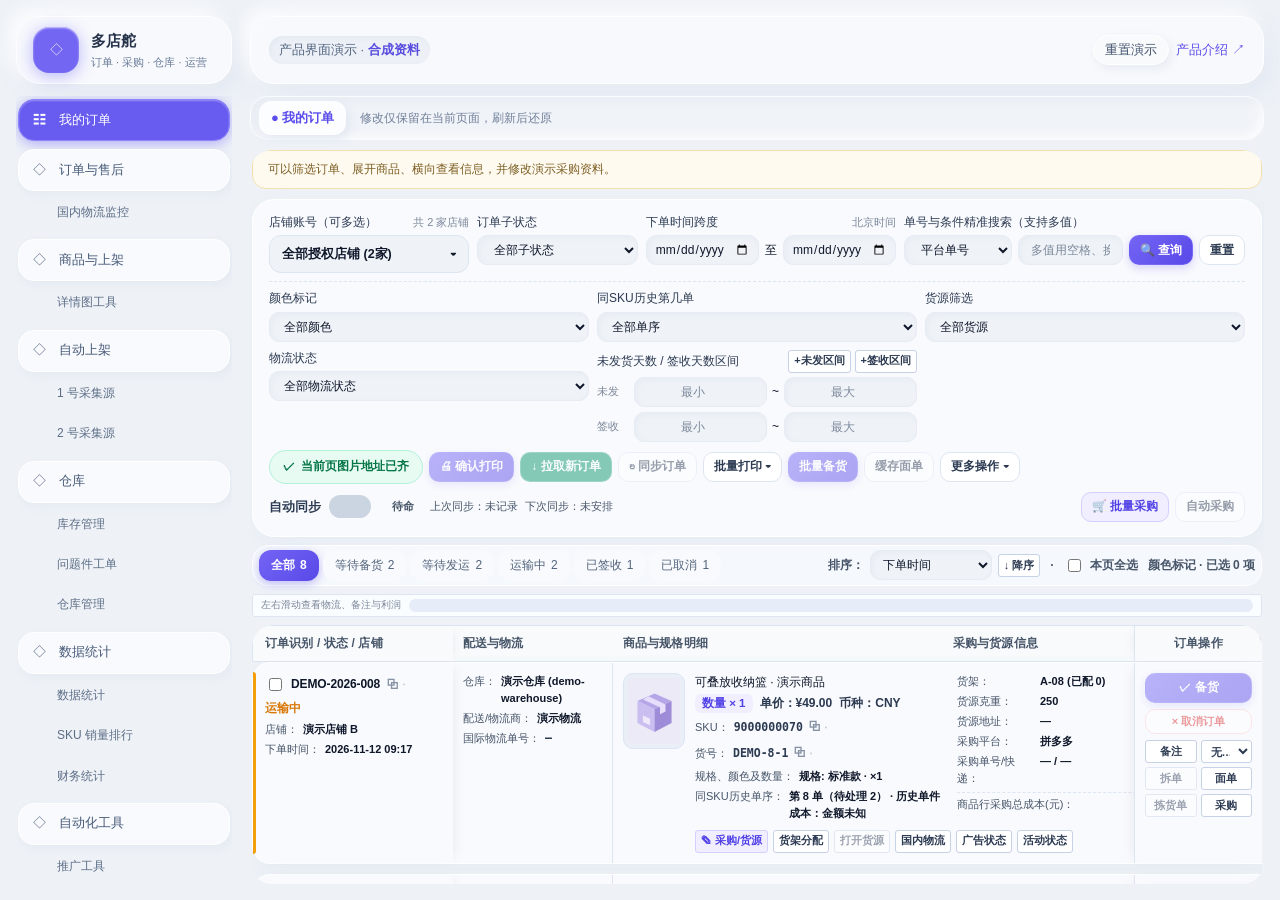
==== commit 81ab01f3: "Open the two-item purchase example directly in the public demo" ====
--- a/docs/demo.html
+++ b/docs/demo.html
@@ -1 +1 @@
-<!doctype html><html lang="zh-CN"><head><meta charset="utf-8"><meta name="viewport" content="width=device-width,initial-scale=1"><meta http-equiv="Content-Security-Policy" content="default-src 'self'; script-src 'self'; style-src 'self' 'unsafe-inline'; img-src 'self' data:; connect-src 'none'; object-src 'none'; base-uri 'none'; form-action 'none'"><title>订单交互演示 · 跨境 ERP</title><link rel="stylesheet" href="./demo.css"></head><body><div id="root"></div><script type="module" src="./demo.js"></script></body></html>
+<!doctype html><html lang="zh-CN"><head><meta charset="utf-8"><meta name="viewport" content="width=device-width,initial-scale=1"><meta http-equiv="Content-Security-Policy" content="default-src 'self'; script-src 'self'; style-src 'self' 'unsafe-inline'; img-src 'self' data:; connect-src 'none'; object-src 'none'; base-uri 'none'; form-action 'none'"><title>多店舵 MultiHelm｜Ozon 订单采购交互演示</title><link rel="stylesheet" href="./demo.css?v=4b5ab4d7a29d"></head><body><div id="root"></div><script type="module" src="./demo.js?v=107925c29366"></script></body></html>
--- a/docs/demo.css
+++ b/docs/demo.css
@@ -1 +1 @@
-.cow-root{--cow-bg-canvas: #edf2fa;--cow-bg-canvas-gradient: linear-gradient(145deg, #f0f4fb 0%, #e6edf8 100%);--cow-surface-card: #fbfdff;--cow-surface-elevated: #ffffff;--cow-surface-subtle: #f3f6fc;--cow-surface-input: #f1f5fb;--cow-surface-input-focus: #ffffff;--cow-border-light: rgba(255, 255, 255, .92);--cow-border-subtle: #dde5f2;--cow-border-strong: #c6d2e6;--cow-text-primary: #0f172a;--cow-text-secondary: #2c3a52;--cow-text-label: #475569;--cow-text-muted: #64748b;--cow-purple-500: #6353f6;--cow-purple-600: #5140e6;--cow-purple-700: #4232cc;--cow-purple-bg-soft: #f0eeff;--cow-purple-border-soft: #d5cfff;--cow-purple-gradient: linear-gradient(135deg, #6b5bf8 0%, #5241e8 100%);--cow-purple-glow: 0 8px 20px -3px rgba(88, 71, 240, .42), 0 2px 6px rgba(88, 71, 240, .22);--cow-green-600: #059669;--cow-green-gradient: linear-gradient(135deg, #12b886 0%, #099268 100%);--cow-green-glow: 0 6px 16px -3px rgba(12, 166, 120, .34);--cow-green-bg-soft: #e8fbf3;--cow-green-border-soft: #b2f2d9;--cow-green-text: #067647;--cow-amber-500: #f59e0b;--cow-amber-bg-soft: #fff9eb;--cow-amber-border-soft: #fde3a7;--cow-amber-text: #9a5b06;--cow-danger-600: #dc2626;--cow-danger-bg-soft: #fef2f2;--cow-danger-border-soft: #fecaca;--cow-danger-text: #b91c1c;--cow-blue-600: #2563eb;--cow-blue-bg-soft: #eff6ff;--cow-blue-border-soft: #bfdbfe;--cow-shadow-card: 0 12px 28px -8px rgba(24, 39, 75, .065), 0 3px 8px -2px rgba(24, 39, 75, .04), inset 0 1px 0 rgba(255, 255, 255, .95);--cow-shadow-pill: 0 4px 12px -2px rgba(24, 39, 75, .06), 0 1px 3px rgba(24, 39, 75, .04), inset 0 1px 0 rgba(255, 255, 255, .95);--cow-shadow-inset: inset 0 2px 4px rgba(15, 23, 42, .045), 0 1px 0 rgba(255, 255, 255, .85);--cow-radius-xl: 20px;--cow-radius-lg: 15px;--cow-radius-md: 11px;--cow-radius-pill: 999px;box-sizing:border-box;min-height:100vh;background:var(--cow-bg-canvas-gradient);color:var(--cow-text-primary);font-family:-apple-system,BlinkMacSystemFont,PingFang SC,Hiragino Sans GB,Microsoft YaHei,Segoe UI,Roboto,sans-serif;font-size:13px;line-height:1.48;-webkit-font-smoothing:antialiased;padding:16px 20px}.cow-root.is-embedded{min-height:auto;padding:0;background:transparent}.cow-root *,.cow-root *:before,.cow-root *:after{box-sizing:border-box}.cow-shell{display:grid;grid-template-columns:244px minmax(0,1fr);gap:20px;max-width:1720px;margin:0 auto;align-items:start}.cow-shell.is-embedded{display:block;max-width:none;margin:0}.cow-sidebar{display:flex;flex-direction:column;gap:14px;position:sticky;top:16px;min-height:calc(100vh - 32px)}.cow-brand-card{display:flex;align-items:center;gap:13px;padding:16px;background:var(--cow-surface-card);border:1px solid var(--cow-border-light);border-radius:var(--cow-radius-xl);box-shadow:var(--cow-shadow-card)}.cow-brand-logo{width:44px;height:44px;border-radius:13px;background:var(--cow-purple-gradient);box-shadow:var(--cow-purple-glow);color:#fff;font-weight:800;font-size:13px;letter-spacing:.04em;display:flex;align-items:center;justify-content:center;flex-shrink:0;overflow:hidden}.cow-brand-logo img{width:100%;height:100%;object-fit:cover}.cow-brand-meta{min-width:0;flex:1}.cow-brand-title{margin:0;font-size:16px;font-weight:700;color:var(--cow-text-primary);letter-spacing:-.01em;white-space:nowrap;overflow:hidden;text-overflow:ellipsis}.cow-brand-subtitle{margin:3px 0 0;font-size:11.5px;color:var(--cow-text-label);white-space:nowrap;overflow:hidden;text-overflow:ellipsis}.cow-nav-section{display:flex;flex-direction:column;gap:9px}.cow-nav-group-title{padding:4px 10px 0;font-size:11.5px;font-weight:600;color:var(--cow-text-label);letter-spacing:.02em}.cow-nav-item{width:100%;display:flex;align-items:center;justify-content:space-between;gap:10px;padding:13px 15px;border-radius:15px;border:1px solid var(--cow-border-light);background:var(--cow-surface-card);box-shadow:var(--cow-shadow-pill);color:var(--cow-text-secondary);font-size:14px;font-weight:600;cursor:pointer;transition:transform .14s ease,box-shadow .14s ease,background .14s ease;text-align:left}.cow-nav-item:hover:not(:disabled){transform:translateY(-1px);background:var(--cow-surface-elevated)}.cow-nav-item:disabled{opacity:.55;cursor:not-allowed}.cow-nav-item.is-active{background:var(--cow-purple-gradient);border-color:#ffffff3d;color:#fff;box-shadow:var(--cow-purple-glow)}.cow-nav-item-left{display:flex;align-items:center;gap:10px;min-width:0}.cow-nav-icon{width:18px;height:18px;flex-shrink:0;opacity:.9}.cow-nav-badge{display:inline-flex;align-items:center;justify-content:center;padding:2px 9px;border-radius:var(--cow-radius-pill);font-size:11px;font-weight:700;line-height:1.35}.cow-nav-item.is-active .cow-nav-badge{background:#ffffff38;color:#fff}.cow-nav-badge.tone-danger{background:var(--cow-danger-bg-soft);color:var(--cow-danger-text);border:1px solid var(--cow-danger-border-soft)}.cow-nav-badge.tone-purple{background:var(--cow-purple-bg-soft);color:var(--cow-purple-600)}.cow-nav-badge.tone-success{background:var(--cow-green-bg-soft);color:var(--cow-green-text)}.cow-nav-children{display:flex;flex-direction:column;gap:5px;padding-left:14px;margin-top:-3px}.cow-nav-child-btn{display:flex;align-items:center;justify-content:space-between;padding:8px 13px;border-radius:11px;border:1px solid transparent;background:#ffffffa6;color:var(--cow-text-secondary);font-size:12.5px;font-weight:500;cursor:pointer;text-align:left}.cow-nav-child-btn.is-active{background:var(--cow-purple-bg-soft);color:var(--cow-purple-600);border-color:var(--cow-purple-border-soft);font-weight:600}.cow-sidebar-spacer{flex:1}.cow-connection-card{padding:13px 15px;border-radius:var(--cow-radius-xl);background:var(--cow-surface-card);border:1px solid var(--cow-border-light);box-shadow:var(--cow-shadow-card);display:flex;flex-direction:column;gap:5px}.cow-connection-header{display:flex;align-items:center;gap:8px;font-size:12.5px;font-weight:700;color:var(--cow-text-primary)}.cow-connection-dot{width:8px;height:8px;border-radius:50%;flex-shrink:0}.cow-connection-dot.state-connected{background:#10b981;box-shadow:0 0 0 3px #10b9812e}.cow-connection-dot.state-degraded,.cow-connection-dot.state-checking{background:#f59e0b;box-shadow:0 0 0 3px #f59e0b2e}.cow-connection-dot.state-disconnected{background:#ef4444;box-shadow:0 0 0 3px #ef44442e}.cow-connection-dot.state-unverified{background:#64748b;box-shadow:0 0 0 3px #64748b29}.cow-connection-detail{font-size:11.5px;color:var(--cow-text-label);line-height:1.4}.cow-main{display:flex;flex-direction:column;gap:15px;min-width:0}.cow-filter-summary{display:flex;align-items:center;flex-wrap:wrap;gap:10px 22px;padding:10px 18px;border:1px solid #fff;border-radius:16px;background:#f9fbfd;color:#596b86;font-size:12px}.cow-filter-summary b{margin-left:5px;color:#5146c7;font-weight:600}.cow-filter-summary small{flex-basis:100%}.cow-batch-line-costs{grid-column:1 / -1;display:grid;gap:8px}.cow-batch-line-costs p{margin:4px 0;color:#61718a;font-size:12px}.cow-batch-line-cost{display:grid;grid-template-columns:minmax(0,1fr) 190px;gap:12px;align-items:center;padding:8px 10px;border-radius:10px;background:#f0f3fa}.cow-batch-line-cost span{min-width:0;overflow-wrap:anywhere;font-size:12px}.cow-batch-line-cost small{display:block;font-size:11px;color:#687992}.cow-topbar{display:flex;align-items:center;justify-content:space-between;gap:16px;padding:13px 20px;background:var(--cow-surface-card);border:1px solid var(--cow-border-light);border-radius:var(--cow-radius-xl);box-shadow:var(--cow-shadow-card);flex-wrap:wrap}.cow-topbar-left{display:flex;align-items:center;gap:12px;min-width:0}.cow-scope-pill{display:inline-flex;align-items:center;gap:10px;padding:7px 14px;border-radius:12px;background:var(--cow-surface-subtle);border:1px solid var(--cow-border-subtle);color:var(--cow-text-primary);font-size:13px;font-weight:600}.cow-scope-divider{color:var(--cow-border-strong);font-weight:400}.cow-topbar-right{display:flex;align-items:center;gap:10px;flex-wrap:wrap}.cow-role-pill{display:inline-flex;align-items:center;gap:7px;padding:7px 14px;border-radius:var(--cow-radius-pill);background:var(--cow-purple-bg-soft);border:1px solid var(--cow-purple-border-soft);color:var(--cow-purple-600);font-size:12.5px;font-weight:700}.cow-role-dot{width:6px;height:6px;border-radius:50%;background:var(--cow-purple-500)}.cow-top-btn{display:inline-flex;align-items:center;gap:6px;padding:7px 14px;border-radius:var(--cow-radius-pill);border:1px solid var(--cow-border-subtle);background:var(--cow-surface-elevated);box-shadow:var(--cow-shadow-pill);color:var(--cow-text-secondary);font-size:12.5px;font-weight:600;cursor:pointer;transition:background .14s ease,transform .14s ease}.cow-top-btn:hover:not(:disabled){background:var(--cow-surface-subtle);transform:translateY(-1px)}.cow-top-btn:disabled{opacity:.5;cursor:not-allowed}.cow-top-btn.is-danger{color:var(--cow-danger-600);border-color:var(--cow-danger-border-soft);background:snow}.cow-notice-bell{position:relative;padding:7px 11px}.cow-notice-dot{position:absolute;top:5px;right:7px;width:7px;height:7px;border-radius:50%;background:var(--cow-danger-600);border:1.5px solid #ffffff}.cow-tabs-notice-row{display:grid;grid-template-columns:minmax(300px,auto) minmax(320px,1fr);gap:14px;align-items:stretch}.cow-tabs-bar{display:flex;align-items:center;gap:6px;padding:6px;background:var(--cow-surface-card);border:1px solid var(--cow-border-light);border-radius:16px;box-shadow:var(--cow-shadow-card);overflow-x:auto}.cow-tab-pill{display:inline-flex;align-items:center;gap:8px;padding:8px 14px;border-radius:12px;border:1px solid transparent;background:transparent;color:var(--cow-text-label);font-size:12.5px;font-weight:600;cursor:pointer;white-space:nowrap;transition:all .14s ease}.cow-tab-pill:hover{color:var(--cow-text-primary);background:var(--cow-surface-subtle)}.cow-tab-pill.is-active{background:var(--cow-surface-elevated);border-color:var(--cow-border-subtle);color:var(--cow-purple-600);box-shadow:var(--cow-shadow-pill);font-weight:700}.cow-tab-dot{width:6px;height:6px;border-radius:50%;background:var(--cow-purple-500)}.cow-tab-close{display:inline-flex;align-items:center;justify-content:center;width:16px;height:16px;border-radius:50%;color:var(--cow-text-muted);font-size:12px;line-height:1}.cow-tab-close:hover{background:#0f172a14;color:var(--cow-text-primary)}.cow-notice-banner{display:flex;align-items:center;gap:10px;padding:10px 16px;border-radius:16px;background:var(--cow-amber-bg-soft);border:1px solid var(--cow-amber-border-soft);color:var(--cow-amber-text);font-size:12.5px;font-weight:600;box-shadow:var(--cow-shadow-pill)}.cow-console-card{display:flex;flex-direction:column;gap:14px;padding:18px 20px;background:var(--cow-surface-card);border:1px solid var(--cow-border-light);border-radius:var(--cow-radius-xl);box-shadow:var(--cow-shadow-card)}.cow-filter-primary-grid{display:grid;grid-template-columns:1fr .8fr 1.2fr 1.9fr;gap:12px;align-items:start}.cow-field-group{display:flex;flex-direction:column;gap:6px;min-width:0}.cow-field-label{font-size:12px;font-weight:700;color:var(--cow-text-secondary);display:flex;align-items:center;justify-content:space-between;gap:6px}.cow-field-hint{font-size:11px;font-weight:500;color:var(--cow-text-muted)}.cow-field-error{font-size:11px;font-weight:600;color:var(--cow-danger-600)}.cow-input,.cow-select{width:100%;height:38px;padding:0 12px;border-radius:12px;border:1px solid var(--cow-border-subtle);background:var(--cow-surface-input);box-shadow:var(--cow-shadow-inset);color:var(--cow-text-primary);font-size:12.5px;font-weight:500;outline:none;transition:border-color .14s ease,background .14s ease,box-shadow .14s ease}.cow-input::placeholder{color:var(--cow-text-muted)}.cow-input:focus,.cow-select:focus{background:var(--cow-surface-input-focus);border-color:var(--cow-purple-500);box-shadow:0 0 0 3px #6353f624}.cow-readonly-box{display:flex;align-items:center;justify-content:space-between;gap:8px;height:38px;padding:0 12px;border-radius:12px;border:1px dashed var(--cow-border-strong);background:var(--cow-surface-subtle);color:var(--cow-text-secondary);font-size:12.5px;font-weight:600}.cow-shop-multiselect{position:relative}.cow-shop-trigger{width:100%;min-height:38px;padding:5px 12px;border-radius:12px;border:1px solid var(--cow-border-subtle);background:var(--cow-surface-input);box-shadow:var(--cow-shadow-inset);color:var(--cow-text-primary);font-size:12.5px;font-weight:600;display:flex;align-items:center;justify-content:space-between;gap:6px;cursor:pointer;text-align:left}.cow-shop-tags{display:flex;align-items:center;gap:4px;flex-wrap:wrap}.cow-shop-tag{display:inline-flex;align-items:center;gap:4px;padding:2px 8px;border-radius:999px;background:var(--cow-purple-bg-soft);border:1px solid var(--cow-purple-border-soft);color:var(--cow-purple-600);font-size:11.5px;font-weight:700}.cow-date-range-row{display:grid;grid-template-columns:minmax(0,1fr) auto minmax(0,1fr);min-width:0;align-items:center;gap:6px}.cow-date-range-row .cow-input{min-width:0;width:100%;padding:0 8px;font-size:12px}.cow-interval-list{display:flex;flex-direction:column;gap:5px}.cow-interval-row{display:flex;align-items:center;gap:5px}.cow-interval-row .cow-input{min-width:0;height:32px;padding:0 8px;font-size:12px;text-align:center}.cow-interval-row>span{flex-shrink:0;white-space:nowrap}.cow-search-combo{display:flex;align-items:center;gap:6px;flex-wrap:nowrap}.cow-search-combo .cow-select{width:108px;flex-shrink:0}.cow-search-combo .cow-input{flex:1;min-width:72px}.cow-filter-secondary-grid{display:grid;grid-template-columns:.85fr .85fr .85fr 1fr 1.5fr;gap:12px;padding-top:10px;border-top:1px dashed var(--cow-border-subtle);align-items:start}.cow-filter-secondary-grid .cow-select{height:34px;font-size:12px;padding:0 10px}.cow-btn{display:inline-flex;align-items:center;justify-content:center;gap:6px;height:36px;padding:0 15px;border-radius:var(--cow-radius-pill);border:1px solid var(--cow-border-subtle);background:var(--cow-surface-elevated);box-shadow:var(--cow-shadow-pill);color:var(--cow-text-secondary);font-size:12.5px;font-weight:700;cursor:pointer;white-space:nowrap;transition:transform .14s ease,box-shadow .14s ease,background .14s ease}.cow-btn:hover:not(:disabled){transform:translateY(-1px);background:#fff}.cow-btn:disabled{opacity:.48;cursor:not-allowed;transform:none}.cow-btn-purple{background:var(--cow-purple-gradient);border-color:#ffffff38;color:#fff;box-shadow:var(--cow-purple-glow)}.cow-btn-purple:hover:not(:disabled){background:linear-gradient(135deg,#7466fa,#5847ee)}.cow-btn-green{background:var(--cow-green-gradient);border-color:#ffffff38;color:#fff;box-shadow:var(--cow-green-glow)}.cow-btn-green:hover:not(:disabled){background:linear-gradient(135deg,#15c490,#0b9f72)}.cow-btn-soft-purple{background:var(--cow-purple-bg-soft);border-color:var(--cow-purple-border-soft);color:var(--cow-purple-600)}.cow-btn-danger-outline{background:snow;border-color:var(--cow-danger-border-soft);color:var(--cow-danger-600)}.cow-btn-sm{height:30px;padding:0 11px;font-size:12px;border-radius:10px}.cow-action-toolbar{display:flex;align-items:center;justify-content:space-between;gap:12px;flex-wrap:wrap}.cow-action-group{display:flex;align-items:center;gap:9px;flex-wrap:wrap}.cow-status-pill-mint{display:inline-flex;align-items:center;gap:6px;height:34px;padding:0 13px;border-radius:var(--cow-radius-pill);background:var(--cow-green-bg-soft);border:1px solid var(--cow-green-border-soft);color:var(--cow-green-text);font-size:12px;font-weight:700}.cow-dropdown-wrap{position:relative;display:inline-flex}.cow-dropdown-panel{position:absolute;top:calc(100% + 6px);left:0;z-index:40;min-width:210px;padding:6px;background:var(--cow-surface-elevated);border:1px solid var(--cow-border-subtle);border-radius:14px;box-shadow:0 14px 32px #0f172a24;display:flex;flex-direction:column;gap:3px}.cow-dropdown-item{width:100%;display:flex;align-items:center;justify-content:space-between;gap:8px;padding:8px 11px;border:none;border-radius:9px;background:transparent;color:var(--cow-text-primary);font-size:12.5px;font-weight:600;text-align:left;cursor:pointer}.cow-dropdown-item:hover:not(:disabled){background:var(--cow-purple-bg-soft);color:var(--cow-purple-600)}.cow-dropdown-item:disabled{opacity:.45;cursor:not-allowed}.cow-autosync-row{display:flex;align-items:center;justify-content:space-between;gap:14px;flex-wrap:wrap;padding-top:6px}.cow-autosync-left{display:flex;align-items:center;gap:12px;flex-wrap:wrap}.cow-switch-btn{display:inline-flex;align-items:center;gap:8px;border:none;background:transparent;padding:0;cursor:pointer;font-size:12.5px;font-weight:700;color:var(--cow-text-secondary)}.cow-switch-track{width:42px;height:23px;border-radius:var(--cow-radius-pill);background:#cbd5e1;position:relative;transition:background .16s ease;padding:2px}.cow-switch-track.is-on{background:var(--cow-purple-gradient);box-shadow:0 2px 8px #5847f059}.cow-switch-thumb{width:19px;height:19px;border-radius:50%;background:#fff;box-shadow:0 1px 3px #0003;transition:transform .16s ease}.cow-switch-track.is-on .cow-switch-thumb{transform:translate(19px)}.cow-autosync-meta{font-size:12px;color:var(--cow-text-label);display:flex;align-items:center;gap:10px;flex-wrap:wrap}.cow-status-strip{display:flex;align-items:center;justify-content:space-between;gap:10px 14px;padding:7px 14px;background:var(--cow-surface-card);border:1px solid var(--cow-border-light);border-radius:16px;box-shadow:var(--cow-shadow-card);flex-wrap:wrap}.cow-status-tabs{display:flex;align-items:center;gap:4px;flex-wrap:wrap}.cow-status-tab{display:inline-flex;align-items:center;gap:5px;padding:6px 13px;border-radius:var(--cow-radius-pill);border:1px solid transparent;background:transparent;color:var(--cow-text-secondary);font-size:12.5px;font-weight:700;cursor:pointer;transition:all .14s ease;font-variant-numeric:tabular-nums}.cow-status-tab:hover{background:var(--cow-surface-subtle)}.cow-status-tab.is-active{background:var(--cow-purple-gradient);color:#fff;box-shadow:var(--cow-purple-glow)}.cow-status-right{display:flex;align-items:center;gap:10px;flex-wrap:wrap;font-size:12px;color:var(--cow-text-label);font-weight:600}.cow-alert-banner{display:flex;align-items:center;justify-content:space-between;gap:12px;padding:12px 16px;border-radius:15px;font-size:12.5px;font-weight:600}.cow-alert-banner.is-error{background:var(--cow-danger-bg-soft);border:1px solid var(--cow-danger-border-soft);color:var(--cow-danger-text)}.cow-alert-banner.is-warning{background:var(--cow-amber-bg-soft);border:1px solid var(--cow-amber-border-soft);color:var(--cow-amber-text)}.cow-alert-banner.is-info{background:var(--cow-blue-bg-soft);border:1px solid var(--cow-blue-border-soft);color:var(--cow-blue-600)}.cow-async-badge{display:inline-flex;align-items:center;gap:5px;padding:3px 9px;border-radius:var(--cow-radius-pill);font-size:11px;font-weight:700}.cow-async-badge.state-submitting,.cow-async-badge.state-waiting-platform{background:var(--cow-blue-bg-soft);color:var(--cow-blue-600);border:1px solid var(--cow-blue-border-soft)}.cow-async-badge.state-confirmed{background:var(--cow-green-bg-soft);color:var(--cow-green-text);border:1px solid var(--cow-green-border-soft)}.cow-async-badge.state-partial,.cow-async-badge.state-unknown{background:var(--cow-amber-bg-soft);color:var(--cow-amber-text);border:1px solid var(--cow-amber-border-soft)}.cow-async-badge.state-failed,.cow-async-badge.state-cancelled{background:var(--cow-danger-bg-soft);color:var(--cow-danger-text);border:1px solid var(--cow-danger-border-soft)}.cow-order-scroll-region{display:flex;flex-direction:column;gap:8px;width:100%;max-width:100%;min-width:0}.cow-order-sticky-scroll-bar{position:sticky;top:8px;z-index:24;display:flex;align-items:center;gap:12px;padding:6px 14px;border-radius:13px;background:#fbfdfff0;backdrop-filter:blur(8px);border:1px solid var(--cow-border-subtle);box-shadow:var(--cow-shadow-pill)}.cow-order-scroll-hint{flex-shrink:0;font-size:11.5px;font-weight:600;color:var(--cow-text-label);white-space:nowrap}.cow-order-top-scrollbar{flex:1;min-width:120px;height:13px;overflow-x:auto;overflow-y:hidden;border-radius:999px;background:#e6edf8}.cow-order-top-scrollbar::-webkit-scrollbar{height:9px}.cow-order-top-scrollbar::-webkit-scrollbar-track{background:#e6edf8;border-radius:999px}.cow-order-top-scrollbar::-webkit-scrollbar-thumb{background:#94a3b8;border-radius:999px}.cow-order-top-scrollbar::-webkit-scrollbar-thumb:hover{background:var(--cow-purple-500)}.cow-order-top-scrollbar-spacer{height:1px}.cow-order-scroll-viewport{width:100%;max-width:100%;min-width:0;overflow-x:auto;overflow-y:visible;padding-bottom:6px;border-radius:var(--cow-radius-xl)}.cow-order-scroll-viewport::-webkit-scrollbar{height:10px}.cow-order-scroll-viewport::-webkit-scrollbar-track{background:#e6edf8;border-radius:999px}.cow-order-scroll-viewport::-webkit-scrollbar-thumb{background:#94a3b8;border-radius:999px}.cow-order-scroll-viewport::-webkit-scrollbar-thumb:hover{background:var(--cow-purple-500)}.cow-order-list-track{min-width:1550px;width:100%;display:flex;flex-direction:column;gap:10px}.cow-order-col-header{display:grid;grid-template-columns:220px minmax(576px,1fr) 200px 210px 184px 160px;align-items:center;background:#f2f6fd;border:1px solid var(--cow-border-subtle);border-radius:14px;box-shadow:var(--cow-shadow-pill);font-size:11.5px;font-weight:700;color:var(--cow-text-label);letter-spacing:.01em}.cow-col-head-cell{padding:8px 14px;border-right:1px solid var(--cow-border-subtle);white-space:nowrap}.cow-col-head-cell:last-child{border-right:none}.cow-col-head-cell.is-sticky-left{position:sticky;left:0;z-index:4;padding-left:18px;background:#f2f6fd;border-radius:14px 0 0 14px;box-shadow:6px 0 12px -6px #0f172a12}.cow-col-head-cell.is-sticky-right{position:sticky;right:0;z-index:4;background:#f2f6fd;border-left:1px solid var(--cow-border-subtle);border-radius:0 14px 14px 0;box-shadow:-6px 0 12px -6px #0f172a12;text-align:center}.cow-col-head-products{display:grid;grid-template-columns:72px minmax(236px,1.18fr) minmax(226px,1fr);gap:14px;align-items:center}.cow-col-head-products>span:first-child{grid-column:1 / 3}.cow-order-list{display:flex;flex-direction:column;gap:12px}.cow-order-card{position:relative;background:var(--cow-surface-card);border:1px solid var(--cow-border-light);border-radius:var(--cow-radius-xl);box-shadow:var(--cow-shadow-card);padding:0;overflow:visible;transition:box-shadow .16s ease,border-color .16s ease}.cow-order-card.is-selected{border-color:var(--cow-purple-500);box-shadow:0 0 0 2px #6353f62e,var(--cow-shadow-card)}.cow-order-card.is-stale{opacity:.94}.cow-order-accent-bar{position:absolute;left:0;top:12px;bottom:12px;width:4px;border-radius:0 5px 5px 0;background:var(--cow-amber-500)}.cow-color-swatch{display:inline-block;width:8px;height:8px;border-radius:50%;flex-shrink:0}.cow-order-grid{display:grid;grid-template-columns:220px minmax(576px,1fr) 200px 210px 184px 160px;gap:0;align-items:stretch;min-height:184px}.cow-order-meta-col{position:sticky;left:0;z-index:3;display:flex;flex-direction:column;justify-content:flex-start;gap:6px;min-width:0;padding:13px 14px 13px 18px;background:var(--cow-surface-card);border-right:1px solid var(--cow-border-subtle);border-radius:var(--cow-radius-xl) 0 0 var(--cow-radius-xl);box-shadow:6px 0 14px -6px #0f172a14}.cow-order-id-row{display:flex;align-items:center;gap:6px;flex-wrap:wrap}.cow-posting-number{font-size:14px;font-weight:700;color:var(--cow-text-primary);letter-spacing:-.01em;font-variant-numeric:tabular-nums}.cow-status-line{display:flex;align-items:center;gap:5px;flex-wrap:wrap;font-size:12px;font-weight:700;color:#d97706}.cow-unmapped-tag{display:inline-flex;align-items:center;padding:2px 6px;border-radius:6px;background:var(--cow-danger-bg-soft);border:1px solid var(--cow-danger-border-soft);color:var(--cow-danger-text);font-size:10.5px;font-weight:700}.cow-kv-list{display:flex;flex-direction:column;gap:3px;font-size:12px;color:var(--cow-text-secondary);font-variant-numeric:tabular-nums}.cow-kv-row{display:flex;align-items:baseline;gap:5px;line-height:1.38}.cow-kv-label{color:var(--cow-text-label);font-weight:500;flex-shrink:0}.cow-kv-val{color:var(--cow-text-primary);font-weight:600;min-width:0;word-break:break-word}.cow-code-val{font-family:ui-monospace,SFMono-Regular,Menlo,Monaco,Consolas,monospace;font-size:11.5px;color:var(--cow-text-secondary)}.cow-order-ext-col{display:flex;flex-direction:column;justify-content:flex-start;gap:6px;min-width:0;padding:13px 14px;border-right:1px solid var(--cow-border-subtle);background:var(--cow-surface-card)}.cow-order-fin-col{border-right:none}.cow-financial-box{padding:9px 11px;border-radius:11px;background:var(--cow-surface-subtle);border:1px solid var(--cow-border-subtle);display:flex;flex-direction:column;gap:6px;font-variant-numeric:tabular-nums}.cow-fin-item{display:flex;align-items:baseline;justify-content:space-between;gap:6px}.cow-fin-label{font-size:11px;font-weight:500;color:var(--cow-text-label)}.cow-fin-val{font-size:13px;font-weight:700;color:var(--cow-text-primary)}.cow-fin-val.is-unknown{color:var(--cow-text-muted);font-weight:600;font-size:11.5px}.cow-products-col{display:flex;flex-direction:column;justify-content:flex-start;gap:10px;min-width:0;padding:13px 16px;border-right:1px solid var(--cow-border-subtle);background:var(--cow-surface-card)}.cow-multi-product-banner{display:flex;align-items:center;justify-content:space-between;padding:4px 10px;border-radius:8px;background:var(--cow-purple-bg-soft);border:1px solid var(--cow-purple-border-soft);color:var(--cow-purple-600);font-size:11.5px;font-weight:700}.cow-product-item{display:flex;flex-direction:column;gap:8px;padding-bottom:10px;border-bottom:1px dashed var(--cow-border-subtle)}.cow-product-item:last-child{padding-bottom:0;border-bottom:none}.cow-product-line{display:grid;grid-template-columns:72px minmax(236px,1.18fr) minmax(226px,1fr);gap:6px 14px;align-items:start}.cow-product-thumb{grid-row:1 / 3;width:72px;height:82px;border-radius:12px;background:#e9eef7;border:1px solid var(--cow-border-subtle);display:flex;align-items:center;justify-content:center;color:var(--cow-text-label);font-size:11.5px;font-weight:600;text-align:center;padding:4px;overflow:hidden;flex-shrink:0}.cow-product-thumb img{width:100%;height:100%;object-fit:cover}.cow-image-open{width:100%;height:100%;padding:0;border:0;background:transparent;cursor:zoom-in}.cow-image-backdrop{position:fixed;inset:0;z-index:1000;background:#1d234ab3;display:grid;place-items:center;padding:24px}.cow-image-dialog{max-width:min(1000px,95vw);max-height:94vh;padding:18px;border-radius:20px;background:#f8fafd;display:flex;flex-direction:column;gap:12px;align-items:center}.cow-image-dialog>img{max-width:100%;max-height:74vh;min-height:0;object-fit:contain}.cow-image-dialog>button{align-self:flex-end}.cow-image-dialog>p{margin:0;color:#33435d}.cow-product-info{display:flex;flex-direction:column;gap:3px;min-width:0}.cow-product-title{margin:0;font-size:13.5px;font-weight:700;color:var(--cow-text-primary);line-height:1.3}.cow-product-price-line{display:flex;align-items:center;gap:7px;flex-wrap:wrap;font-size:12px;font-weight:600;color:var(--cow-text-secondary);font-variant-numeric:tabular-nums}.cow-price-pill{padding:1px 7px;border-radius:6px;background:var(--cow-purple-bg-soft);color:var(--cow-purple-600);font-weight:700;font-size:11.5px}.cow-product-kv-list{gap:2px}.cow-product-source-col{display:flex;flex-direction:column;gap:3px;padding:7px 10px;border-radius:10px;background:var(--cow-surface-subtle);border:1px solid var(--cow-border-subtle);font-size:11.5px;font-variant-numeric:tabular-nums;min-width:0}.cow-product-source-col .cow-kv-row{display:grid;grid-template-columns:78px minmax(0,1fr);align-items:baseline;gap:6px}.cow-product-source-col .cow-source-cost-row{grid-template-columns:auto minmax(0,1fr);padding-top:3px;margin-top:2px;border-top:1px dashed var(--cow-border-subtle)}.cow-product-source-col .cow-source-cost-row .cow-kv-val{text-align:right;font-weight:700}.cow-source-url-cell{min-width:0;overflow:hidden;text-overflow:ellipsis;white-space:nowrap}.cow-source-url-link{display:inline-block;max-width:100%;overflow:hidden;text-overflow:ellipsis;white-space:nowrap;vertical-align:bottom;color:var(--cow-purple-600);text-decoration:none;font-weight:600}.cow-source-url-link:hover{text-decoration:underline}.cow-line-actions{grid-column:2 / -1;display:flex;align-items:center;gap:5px;flex-wrap:wrap;margin-top:2px}.cow-mini-btn{display:inline-flex;align-items:center;justify-content:center;gap:4px;padding:2px 8px;min-height:24px;border-radius:7px;border:1px solid var(--cow-border-strong);background:#fff;color:var(--cow-text-secondary);font-size:11px;font-weight:600;cursor:pointer;white-space:nowrap}.cow-mini-btn-accent{background:var(--cow-purple-bg-soft);border-color:var(--cow-purple-border-soft);color:var(--cow-purple-600)}.cow-mini-btn-span2{grid-column:1 / -1}.cow-mini-btn:hover:not(:disabled){border-color:var(--cow-purple-500);color:var(--cow-purple-600);background:var(--cow-purple-bg-soft)}.cow-mini-btn:disabled{opacity:.45;cursor:not-allowed}.cow-icon-copy-btn{padding:2px;width:20px;height:20px;min-height:20px;border-radius:5px;border-color:transparent;background:transparent;color:var(--cow-text-muted);flex-shrink:0}.cow-icon-copy-btn:hover:not(:disabled){border-color:var(--cow-purple-border-soft);background:var(--cow-purple-bg-soft);color:var(--cow-purple-600)}.cow-copy-svg{width:13px;height:13px;display:block}.cow-sr-only{position:absolute;width:1px;height:1px;padding:0;margin:-1px;overflow:hidden;clip:rect(0,0,0,0);white-space:nowrap;border:0}.cow-order-actions-col{position:sticky;right:0;z-index:3;display:flex;flex-direction:column;justify-content:flex-start;align-items:stretch;gap:6px;padding:13px 14px;background:var(--cow-surface-card);border-left:1px solid var(--cow-border-subtle);border-radius:0 var(--cow-radius-xl) var(--cow-radius-xl) 0;box-shadow:-6px 0 14px -6px #0f172a14}.cow-ship-btn{display:flex;flex-direction:row;align-items:center;justify-content:center;gap:5px;min-height:38px;padding:6px 12px;border-radius:12px;border:1px solid rgba(255,255,255,.25);background:var(--cow-purple-gradient);box-shadow:var(--cow-purple-glow);color:#fff;font-size:13px;font-weight:700;cursor:pointer;transition:transform .14s ease,box-shadow .14s ease}.cow-ship-btn:hover:not(:disabled){transform:translateY(-1px)}.cow-ship-btn:disabled{opacity:.48;cursor:not-allowed;transform:none}.cow-cancel-btn{display:inline-flex;align-items:center;justify-content:center;gap:4px;height:29px;border-radius:var(--cow-radius-pill);border:1px solid var(--cow-danger-border-soft);background:#fff;box-shadow:var(--cow-shadow-pill);color:var(--cow-danger-600);font-size:11.5px;font-weight:700;cursor:pointer}.cow-cancel-btn:hover:not(:disabled){background:var(--cow-danger-bg-soft)}.cow-cancel-btn:disabled{opacity:.45;cursor:not-allowed}.cow-row-secondary-grid{display:grid;grid-template-columns:1fr 1fr;gap:4px}.cow-purchase-editor{margin-top:8px;padding:13px 14px;border-radius:13px;background:#f5f7fd;border:1px solid var(--cow-purple-border-soft);display:flex;flex-direction:column;gap:10px}.cow-purchase-editor-header{display:flex;align-items:center;justify-content:space-between;gap:10px;flex-wrap:wrap}.cow-purchase-editor-title{font-size:13px;font-weight:700;color:var(--cow-purple-700);display:flex;align-items:center;gap:8px}.cow-purchase-grid{display:grid;grid-template-columns:repeat(4,minmax(0,1fr));gap:8px}.cow-purchase-outcomes{display:grid;grid-template-columns:1fr 1fr;gap:10px}.cow-outcome-card{padding:9px 12px;border-radius:11px;background:#fff;border:1px solid var(--cow-border-subtle);display:flex;align-items:center;justify-content:space-between;gap:8px;font-size:12px}.cow-pagination-bar{display:flex;align-items:center;justify-content:space-between;gap:16px;padding:13px 20px;background:var(--cow-surface-card);border:1px solid var(--cow-border-light);border-radius:var(--cow-radius-xl);box-shadow:var(--cow-shadow-card);flex-wrap:wrap;font-variant-numeric:tabular-nums}.cow-page-numbers{display:flex;align-items:center;gap:6px}.cow-page-btn{min-width:32px;height:32px;padding:0 9px;border-radius:9px;border:1px solid transparent;background:transparent;color:var(--cow-text-secondary);font-size:12.5px;font-weight:700;cursor:pointer}.cow-page-btn:hover:not(:disabled){background:var(--cow-surface-subtle)}.cow-page-btn.is-active{background:var(--cow-purple-bg-soft);border-color:var(--cow-purple-border-soft);color:var(--cow-purple-600)}.cow-page-btn:disabled{opacity:.4;cursor:not-allowed}.cow-page-jump{display:flex;align-items:center;gap:8px;font-size:12.5px;color:var(--cow-text-secondary);font-weight:600}.cow-page-jump .cow-input{width:58px;height:32px;text-align:center;padding:0 6px}.cow-empty-box{padding:48px 24px;text-align:center;background:var(--cow-surface-card);border:1px solid var(--cow-border-light);border-radius:var(--cow-radius-xl);box-shadow:var(--cow-shadow-card);display:flex;flex-direction:column;align-items:center;gap:10px}.cow-empty-title{margin:0;font-size:15px;font-weight:800;color:var(--cow-text-primary)}.cow-empty-desc{margin:0;max-width:520px;font-size:12.5px;color:var(--cow-text-label)}@media(max-width:1280px){.cow-shell:not(.is-embedded){grid-template-columns:220px minmax(0,1fr)}.cow-filter-primary-grid{grid-template-columns:1fr 1fr}.cow-filter-secondary-grid{grid-template-columns:repeat(3,minmax(0,1fr))}}@media(max-width:960px){.cow-shell:not(.is-embedded){grid-template-columns:1fr}.cow-sidebar{position:static;min-height:auto}.cow-tabs-notice-row{grid-template-columns:1fr}.cow-filter-secondary-grid,.cow-purchase-grid{grid-template-columns:1fr 1fr}}.cow-purchase-editor.cow-purchase-dialog{position:fixed;inset:0;width:min(760px,calc(100vw - 32px));max-height:calc(100dvh - 48px);margin:auto;padding:18px;overflow:auto;border-radius:6px;background:#fff;box-shadow:0 14px 50px #17223830;text-align:left}.cow-purchase-dialog:not([open]){display:none}.cow-purchase-dialog::backdrop{background:#15203355}.cow-purchase-dialog .cow-purchase-grid{grid-template-columns:repeat(2,minmax(0,1fr))}.cow-purchase-dialog .cow-field-group{min-width:0}.cow-purchase-dialog .cow-input,.cow-purchase-dialog .cow-select{min-width:0;width:100%}@media(max-width:560px){.cow-purchase-dialog .cow-purchase-grid{grid-template-columns:1fr}}.commercial-shell{--primary: #6358ed;--foreground: #26334b;--erp-surface: #f8fafded;--erp-shadow: 8px 10px 24px #dce3ee99, -6px -6px 18px #fff;display:grid;grid-template-columns:228px minmax(0,1fr);grid-template-rows:76px 44px minmax(0,1fr);gap:14px 20px;padding:18px;background:#eef2f7;color:#26334b;font-family:-apple-system,BlinkMacSystemFont,Segoe UI,PingFang SC,Microsoft YaHei,sans-serif;font-variant-numeric:tabular-nums}.commercial-brand-card{grid-column:1;grid-row:1;display:flex;align-items:center;gap:14px;min-width:0;padding:14px 18px;border:1px solid #fff;border-radius:26px;background:var(--erp-surface);box-shadow:var(--erp-shadow)}.commercial-brand-card strong{display:block;font-size:16px;line-height:1.4;overflow-wrap:anywhere}.commercial-brand-card small{margin-top:3px;font-size:11px;line-height:1.5;color:#697b98}.commercial-brand-mark{width:46px;height:46px;flex-shrink:0;display:grid;place-items:center;border-radius:16px;background:#7266f3;color:#fff;box-shadow:0 3px 16px #6b5ffb70,inset 0 1px 2px #fffa}.commercial-brand-mark img{width:36px;height:36px;object-fit:contain;border-radius:10px}.commercial-shell .brand-bar{grid-column:2;grid-row:1;height:auto;min-width:0;padding:14px 22px;gap:14px;border:1px solid white!important;border-radius:26px;background:var(--erp-surface)!important;color:#33435d;box-shadow:var(--erp-shadow)!important}.commercial-shell .brand-bar>.commercial-connection{display:inline-block;margin:0;color:#51647f;letter-spacing:0;white-space:nowrap;font:12px/1.6 inherit;background:#edf1f7;padding:5px 10px;border-radius:15px;box-shadow:inset 2px 2px 5px #dbe2ec88}.commercial-connection b{color:#594cde}.commercial-shell .dahu-account{gap:8px;flex-wrap:wrap;justify-content:flex-end}.commercial-shell .dahu-account em{display:inline-block;color:#53647f!important;font-size:12px}.commercial-shell .dahu-account .account-role{background:#eeecff!important;color:#594cde!important;border-radius:16px;padding:4px 10px}.commercial-shell .dahu-account button{height:30px;padding:0 11px;border-radius:16px!important;border:1px solid #fff!important;background:#f8fafc!important;color:#42526d!important;box-shadow:3px 4px 9px #dfe5efaa}.commercial-shell .dahu-account button:hover{background:#eeebff!important;color:#5445d9!important}.commercial-shell .dahu-tabs{grid-column:2;grid-row:2;height:44px;padding:4px 8px;border:1px solid #fafdff!important;border-radius:18px;background:#f0f3f8!important;box-shadow:inset 3px 3px 8px #dde4ee88,inset -3px -3px 8px #fff}.commercial-shell .dahu-tab{height:34px;border:0;border-radius:12px;background:transparent;color:#61728f}.commercial-shell .dahu-tab.is-active{background:#fcfdff!important;color:#5b4dea!important;border-radius:12px!important;box-shadow:3px 4px 10px #d8e0edaa}.commercial-shell .dahu-menu-toggle{color:#667892}.commercial-shell .dahu-body{display:contents}.commercial-shell .dahu-menu{grid-column:1;grid-row:2 / 4;width:auto;padding:3px 2px 20px;border:0!important;background:transparent!important;scrollbar-width:thin}.commercial-shell .dahu-menu-group{margin:8px 0;border:0}.commercial-shell .dahu-menu-item{min-height:42px;padding:9px 14px;gap:11px;font-size:14px;line-height:1.45;color:#475a78!important;border:1px solid transparent;border-radius:16px!important}.commercial-shell .dahu-menu-item.top,.commercial-shell .dahu-menu-item.group{min-height:48px;border-color:#fff;background:#f8fafd;box-shadow:3px 4px 9px #dfe5ee99}.commercial-shell .dahu-menu-item.sub{color:#5c6d86!important;min-height:34px;padding-left:38px;margin:3px 0}.commercial-shell .dahu-menu-item svg{color:#8c9db8;flex-shrink:0}.commercial-shell .dahu-menu-item:hover:not(:disabled){background:#e9e6ff!important;color:#5546d7!important}.commercial-shell .dahu-menu-item.group.has-active{color:#6051de!important}.commercial-shell .dahu-menu-item[aria-current=page]{background:#675bf0!important;color:#fff!important;border-color:#8e84fa;box-shadow:0 3px 13px #786cf785,inset 0 1px 2px #fff5}.commercial-shell .dahu-menu-item[aria-current=page] svg{color:#fff}.commercial-shell .dahu-content{grid-column:2;grid-row:3;min-width:0;background:transparent!important;border-radius:22px}.commercial-shell .dahu-content>.page-bar{padding:10px 16px;margin-bottom:8px;border:1px solid white;border-radius:16px;background:#f8fafd}.commercial-shell .dahu-pane.is-frame{border-radius:20px;border:1px solid white}.commercial-shell .workspace{padding:0 2px 12px}.commercial-shell .panel{border-radius:22px;background:#f9fbfd;border:1px solid white;box-shadow:4px 6px 18px #dce3ee88}.commercial-shell [data-slot=button]{border-radius:10px}.commercial-shell .onboarding-bar{border-radius:16px;margin-bottom:12px}.commercial-shell[data-menu-open=false]{grid-template-columns:0 minmax(0,1fr);column-gap:0}.commercial-shell[data-menu-open=false] .commercial-brand-card{display:none}.commercial-shell button:focus-visible,.commercial-shell a:focus-visible{outline:2px solid #6358ed;outline-offset:3px}.login-surface{background:radial-gradient(ellipse at 35% 25%,#edeaff 0,transparent 50%),#eef2f7;color:#26334b}.login-surface .login-card{width:410px;padding:32px;border:1px solid white;border-radius:28px;background:#f8fafd;box-shadow:14px 18px 45px #d5dce9bb,-10px -10px 30px #fff}.login-surface .login-logo{color:#6a5bf0}.login-surface .login-logo img{width:56px;height:56px;object-fit:contain}.login-surface .login-card h1{color:#283750}.login-surface .login-card>p{color:#63738d}.login-surface .login-card>.instance-name{margin-top:-10px;font-size:13px;color:#6155c6}.login-surface .login-card input{border-radius:12px;border:1px solid #e0e6f0;background:#edf1f7;box-shadow:inset 2px 3px 7px #dce3ef88}.login-surface .login-card>button{border-radius:12px}.login-surface .login-card>button[type=submit]{background:#6658eb;color:#fff;box-shadow:0 4px 13px #7565ef44}@media(max-width:1150px){.commercial-shell{grid-template-columns:194px minmax(0,1fr);gap:12px;padding:12px}.commercial-shell .brand-bar{padding:10px 14px}.commercial-shell .dahu-account{gap:5px}.commercial-shell .dahu-account em{display:none}.commercial-brand-card{padding:12px;gap:10px}.commercial-brand-card strong{font-size:14px}}@media(max-width:780px){.commercial-shell{grid-template-columns:158px minmax(0,1fr);grid-template-rows:auto 44px minmax(0,1fr);gap:8px;padding:8px}.commercial-brand-card{border-radius:18px;padding:10px}.commercial-brand-mark{display:none}.commercial-shell .brand-bar{min-height:76px;flex-wrap:wrap;gap:4px;border-radius:18px}.commercial-shell .dahu-account{margin-left:0;justify-content:flex-start}.commercial-shell .dahu-menu-item{padding-left:10px;font-size:13px}.commercial-shell .dahu-menu-item.sub{padding-left:24px}}@media(prefers-reduced-motion:reduce){.commercial-shell *{scroll-behavior:auto;transition:none!important}}.commercial-shell .cow-root{--cow-radius-xl:22px;--cow-radius-lg:16px;--cow-radius-md:10px;--cow-radius-pill:999px;--cow-shadow-card:none;--cow-shadow-pill:none;--cow-shadow-inset:none;--cow-purple-glow:none;--cow-green-glow:none;--cow-surface-card:#f8fafd;--cow-surface-input:#eff3f8;--cow-border-light:#e2e8f0;--cow-purple-gradient:linear-gradient(135deg,#7465f5,#5849e8);--cow-green-gradient:#059669;--cow-bg-canvas:#f1f5f9;--cow-text-muted:#7b8799;font-size:12px;line-height:1.45}.commercial-shell .cow-main{gap:8px}.commercial-shell .cow-console-card{gap:8px;padding:10px 12px}.commercial-shell .cow-filter-primary-grid{gap:8px;grid-template-columns:1fr .8fr 1.25fr 1.7fr}.commercial-shell .cow-field-group{gap:4px}.commercial-shell .cow-field-label{font-size:12px;font-weight:500}.commercial-shell .cow-input,.commercial-shell .cow-select,.commercial-shell .cow-multiselect-trigger{min-height:30px;height:30px;border-radius:10px;box-shadow:none;font-size:12px;padding-top:4px;padding-bottom:4px}.commercial-shell .cow-filter-secondary-grid{gap:8px;padding-top:8px}.commercial-shell .cow-btn{height:30px;min-height:30px;border-radius:10px;padding:0 10px;gap:5px;font-size:12px;box-shadow:none}.commercial-shell .cow-mini-btn{min-height:23px;border-radius:3px;font-size:11px;padding:2px 5px}.commercial-shell .cow-actions-row,.commercial-shell .cow-action-group{gap:6px}.commercial-shell .cow-autosync-row{padding-top:0;gap:8px}.commercial-shell .cow-autosync-meta{gap:7px;font-size:11px}.commercial-shell .cow-filter-summary{padding:7px 10px;border:1px solid #e2e8f0;border-radius:10px;background:#fff;font-size:11px}.commercial-shell .cow-status-strip{padding:0 10px;gap:8px;border-radius:14px;border:1px solid #e2e8f0;min-height:36px}.commercial-shell .cow-status-tab{padding:9px 10px;border-radius:0;border:0;border-bottom:2px solid transparent;font-size:12px;font-weight:500;box-shadow:none}.commercial-shell .cow-status-tab.is-active{background:transparent;color:#4f46e5;border-bottom-color:#4f46e5;box-shadow:none;font-weight:650}.commercial-shell .cow-status-tab.is-active .cow-nav-badge{background:#eef2ff;color:#4f46e5}.commercial-shell .cow-order-sticky-scroll-bar{padding:3px 8px;gap:8px;border-radius:3px;box-shadow:none}.commercial-shell .cow-order-scroll-hint{font-size:10px;font-weight:400;color:#7b8799}.commercial-shell .cow-order-list-track{min-width:1420px;gap:0}.commercial-shell .cow-order-col-header,.commercial-shell .cow-order-grid{grid-template-columns:200px 160px minmax(590px,1fr) 150px 190px 128px}.commercial-shell .cow-order-col-header{border-radius:10px 4px 0 0;background:#f8fafc;font-size:12px;font-weight:600;box-shadow:none}.commercial-shell .cow-col-head-cell{grid-row:1;padding:9px 10px;border-right:0}.commercial-shell .cow-col-head-cell.is-sticky-left{grid-column:1;border-radius:0;padding-left:12px;background:#f8fafc}.commercial-shell .cow-col-head-products{grid-column:3;grid-template-columns:62px minmax(240px,1fr) 240px;gap:10px}.commercial-shell .cow-col-head-cell:nth-child(3){grid-column:2}.commercial-shell .cow-col-head-cell:nth-child(4){grid-column:5}.commercial-shell .cow-col-head-cell:nth-child(5){grid-column:4}.commercial-shell .cow-col-head-cell.is-sticky-right{grid-column:6;border-radius:0;background:#f8fafc}.commercial-shell .cow-order-list{gap:10px}.commercial-shell .cow-order-card{border:1px solid #fff;border-radius:18px;box-shadow:4px 6px 16px #dce3ee66}.commercial-shell .cow-order-grid{min-height:170px}.commercial-shell .cow-order-meta-col{grid-column:1;grid-row:1;padding:10px 10px 10px 12px;gap:4px;border-right:0;border-radius:18px 0 0 18px}.commercial-shell .cow-products-col{grid-column:3;grid-row:1;padding:10px}.commercial-shell .cow-order-logistics-col{grid-column:2;grid-row:1}.commercial-shell .cow-order-notes-col{grid-column:5;grid-row:1}.commercial-shell .cow-order-fin-col{grid-column:4;grid-row:1}.commercial-shell .cow-order-ext-col{padding:10px;border-left:0;font-size:11px}.commercial-shell .cow-order-actions-col{grid-column:6;grid-row:1;padding:10px;gap:6px;border-radius:0 18px 18px 0}.commercial-shell .cow-order-accent-bar{width:3px;top:9px;bottom:9px}.commercial-shell .cow-posting-number{font-size:12px;font-weight:650}.commercial-shell .cow-order-id-row{gap:6px;flex-wrap:nowrap}.commercial-shell .cow-order-id-row input{flex-shrink:0}.commercial-shell .cow-product-item{grid-template-columns:62px minmax(240px,1fr) 240px;gap:10px;padding:0}.commercial-shell .cow-product-thumb,.commercial-shell .cow-product-img-wrap{width:62px;height:76px;border-radius:10px}.commercial-shell .cow-product-title{font-size:12px;line-height:18px;font-weight:500}.commercial-shell .cow-product-source-col{padding:0;background:transparent;border:0;border-radius:0;box-shadow:none}.commercial-shell .cow-product-price{font-size:12px}.commercial-shell .cow-kv-list{gap:3px}.commercial-shell .cow-kv-row{font-size:11px;line-height:17px;gap:5px}.commercial-shell .cow-ship-btn{min-height:30px;height:30px;border-radius:10px;box-shadow:none;font-size:12px;flex-direction:row;gap:4px}.commercial-shell .cow-cancel-btn{min-height:25px;height:25px;border-radius:10px;box-shadow:none;font-size:11px}.commercial-shell .cow-row-secondary-grid{gap:4px}.commercial-shell .cow-row-secondary-grid{grid-template-columns:minmax(0,1fr) minmax(0,1fr)}.commercial-shell .cow-row-secondary-grid>*{min-width:0;max-width:100%;width:100%;overflow:hidden;text-overflow:ellipsis}.commercial-shell .cow-pagination-bar{padding:8px 10px;border-radius:10px;min-height:40px;border:1px solid #e2e8f0;box-shadow:none;font-size:12px}.commercial-shell .cow-page-btn{width:28px;height:28px;border-radius:10px;box-shadow:none}.commercial-shell .cow-alert-banner{padding:8px 10px;border-radius:10px;font-size:12px}.commercial-shell .cow-financial-box{padding:8px;gap:8px;border-radius:10px;background:transparent;border:0}.commercial-shell .cm-shell,.commercial-shell .cm-promotion-entry{font-family:inherit;border-radius:6px;gap:10px;padding:12px;background:#fff;--cm-bg:#fff;--cm-card:#fff;--cm-accent:#4f46e5;--cm-accent-hover:#4338ca}.commercial-shell .cm-promotion-entry{padding:0;background:transparent}.commercial-shell .cm-header{padding:2px 0 10px;border:0;border-bottom:1px solid #e2e8f0;border-radius:0;box-shadow:none;gap:8px}.commercial-shell .cm-eyebrow{display:none}.commercial-shell .cm-title{font-size:15px;line-height:22px}.commercial-shell .cm-header-title-group>.cm-subtitle{display:none}.commercial-shell .cm-card{padding:10px 12px;border-radius:14px;box-shadow:none;gap:8px;border-color:#e2e8f0}.commercial-shell .cm-card-title{font-size:13px}.commercial-shell .cm-tabs{background:#fff;border:0;border-bottom:1px solid #e2e8f0;border-radius:0;padding:0;gap:6px}.commercial-shell .cm-tab-btn{padding:9px 12px;border-radius:0;border-bottom:2px solid transparent;font-size:12px;font-weight:500}.commercial-shell .cm-tab-btn.is-active{background:#fff;color:#4f46e5;border-bottom-color:#4f46e5;box-shadow:none;font-weight:650}.commercial-shell .cm-btn{min-height:30px;height:30px;border-radius:10px;padding:0 10px;font-size:12px;box-shadow:none}.commercial-shell .cm-input,.commercial-shell .cm-select{min-height:30px;height:30px;border-radius:10px;padding:4px 8px;font-size:12px}.commercial-shell .cm-textarea{border-radius:10px;min-height:68px;font-size:12px;padding:7px 9px}.commercial-shell .cm-filter-bar{gap:8px 12px}.commercial-shell .cm-label{font-size:12px;font-weight:500}.commercial-shell .cm-field{gap:4px}.commercial-shell .cm-banner{padding:8px 10px;border-radius:10px;font-size:12px}.commercial-shell .cm-metric-card{padding:8px 10px;border-radius:10px;gap:4px;background:#f8fafc}.commercial-shell .cm-metric-value{font-size:13px;font-weight:500}.commercial-shell .cm-table{font-size:12px}.commercial-shell .cm-table th,.commercial-shell .cm-table td{padding:8px 10px}.commercial-shell .cm-table-scroll{border-radius:10px}.commercial-shell .cm-modal{border-radius:8px;max-height:86vh;overflow:auto}.commercial-shell .cm-badge{font-size:11px;border-radius:3px}.commercial-shell{height:100svh;overflow:hidden;grid-template-columns:216px minmax(0,1fr);grid-template-rows:68px 42px minmax(0,1fr);gap:12px 18px;padding:16px;font-size:13px}.commercial-brand-card{border-radius:24px;padding:12px 16px;gap:12px}.commercial-brand-card strong{font-size:15px}.commercial-brand-card small{display:block}.commercial-shell .brand-bar{border-radius:24px;padding:12px 18px}.commercial-shell .dahu-account{gap:7px;flex-wrap:nowrap}.commercial-shell .dahu-account em{font-size:11px}.commercial-shell .dahu-menu-item.top,.commercial-shell .dahu-menu-item.group{min-height:42px}.commercial-shell .dahu-menu-item{font-size:13px}.commercial-shell .dahu-menu-item.sub{min-height:30px;font-size:12px}.commercial-shell .cow-console-card{border:1px solid #fff;box-shadow:5px 7px 20px #dce3ee66;padding:14px 16px}.commercial-shell .cow-input,.commercial-shell .cow-select,.commercial-shell .cow-multiselect-trigger{border-color:#e6ebf4;background:#eff3f8;box-shadow:inset 2px 2px 5px #dbe2ec66}.commercial-shell .cow-btn-purple,.commercial-shell .cow-ship-btn{box-shadow:0 3px 9px #7363f144;border:1px solid #8a7bfb55}.commercial-shell .cow-status-strip{padding:4px 6px;border:1px solid #fff;background:#f5f8fc;border-radius:16px}.commercial-shell .cow-status-tab{padding:7px 12px;border-radius:12px;border:0;background:#f8fafd;color:#53647c}.commercial-shell .cow-status-tab.is-active{background:linear-gradient(135deg,#7465f5,#5849e8);color:#fff;border:0;box-shadow:0 3px 10px #7363f166}.commercial-shell .cow-status-tab.is-active .cow-nav-badge{background:#ffffff30;color:#fff}.commercial-shell .cow-pagination-bar{border:1px solid #fff;border-radius:16px;background:#f8fafd;box-shadow:4px 5px 14px #dce3ee66}.commercial-shell .cm-shell{background:#f8fafd;border-radius:18px;border:1px solid white}.commercial-shell .cm-card{background:#fafcfe;border-color:#e9eef5;border-radius:14px}.commercial-shell .cm-header,.commercial-shell .cm-tabs{background:transparent}@media(max-width:1150px){.commercial-shell{grid-template-columns:180px minmax(0,1fr);gap:10px;padding:10px}.commercial-shell .dahu-account em{display:none}.commercial-shell .cow-filter-primary-grid{grid-template-columns:1fr 1fr}.commercial-shell .cow-filter-secondary-grid{grid-template-columns:repeat(3,minmax(0,1fr))}}@media(max-width:760px){.commercial-shell{grid-template-columns:145px minmax(0,1fr);grid-template-rows:60px 40px minmax(0,1fr);gap:8px;padding:8px}.commercial-brand-card{padding:8px}.commercial-brand-mark{display:none}.commercial-shell .commercial-connection{display:none!important}.commercial-shell .dahu-account button{padding:0 6px}.commercial-shell .cow-filter-secondary-grid{grid-template-columns:1fr 1fr}}.commercial-shell .cow-product-line{grid-template-columns:62px minmax(220px,1fr) 235px;gap:6px 10px}.commercial-shell .cow-icon-copy-btn{width:19px;min-width:19px;padding:0;border:0;background:transparent;font-size:0;line-height:20px}.commercial-shell .cow-icon-copy-btn:before{content:"\29c9";font-size:13px;color:#8793a5}*{box-sizing:border-box}html,body,#root{margin:0;width:100%;height:100%;font-family:-apple-system,BlinkMacSystemFont,Segoe UI,PingFang SC,sans-serif}button,input,select,textarea{font:inherit}button{cursor:pointer}button:disabled{cursor:default}a{color:#5b4dea;text-decoration:none}.brand-bar{display:flex;align-items:center;justify-content:space-between}.dahu-account{display:flex;align-items:center}.dahu-tabs{display:flex;align-items:center;gap:14px}.dahu-tab{display:inline-flex;align-items:center;padding:0 12px;font-weight:600}.dahu-menu{overflow:auto}.dahu-menu-item{display:flex;align-items:center;flex-shrink:0}.dahu-content{overflow:hidden}.dahu-pane{height:100%;overflow:auto}.demo-notice{font-size:12px;margin:0 0 10px;padding:10px 15px;border:1px solid #f4dfae;color:#7c5f23;border-radius:14px;background:#fffaf0}.demo-hint{font-size:12px;color:#71809a}.public-demo .cow-filter-secondary-grid,.public-demo .cow-filter-primary-grid{min-width:0}.public-demo .cow-filter-primary-grid{grid-template-columns:1fr .8fr 1.25fr 1.7fr}.public-demo .cow-order-sticky-scroll-bar{top:0}.public-demo .cow-purchase-dialog .cow-field-group{min-width:0}@media(max-width:1100px){.public-demo .cow-filter-primary-grid{grid-template-columns:1fr 1fr}}@media(max-width:760px){.demo-hint{display:none}}
+.cow-root{--cow-bg-canvas: #edf2fa;--cow-bg-canvas-gradient: linear-gradient(145deg, #f0f4fb 0%, #e6edf8 100%);--cow-surface-card: #fbfdff;--cow-surface-elevated: #ffffff;--cow-surface-subtle: #f3f6fc;--cow-surface-input: #f1f5fb;--cow-surface-input-focus: #ffffff;--cow-border-light: rgba(255, 255, 255, .92);--cow-border-subtle: #dde5f2;--cow-border-strong: #c6d2e6;--cow-text-primary: #0f172a;--cow-text-secondary: #2c3a52;--cow-text-label: #475569;--cow-text-muted: #64748b;--cow-purple-500: #6353f6;--cow-purple-600: #5140e6;--cow-purple-700: #4232cc;--cow-purple-bg-soft: #f0eeff;--cow-purple-border-soft: #d5cfff;--cow-purple-gradient: linear-gradient(135deg, #6b5bf8 0%, #5241e8 100%);--cow-purple-glow: 0 8px 20px -3px rgba(88, 71, 240, .42), 0 2px 6px rgba(88, 71, 240, .22);--cow-green-600: #059669;--cow-green-gradient: linear-gradient(135deg, #12b886 0%, #099268 100%);--cow-green-glow: 0 6px 16px -3px rgba(12, 166, 120, .34);--cow-green-bg-soft: #e8fbf3;--cow-green-border-soft: #b2f2d9;--cow-green-text: #067647;--cow-amber-500: #f59e0b;--cow-amber-bg-soft: #fff9eb;--cow-amber-border-soft: #fde3a7;--cow-amber-text: #9a5b06;--cow-danger-600: #dc2626;--cow-danger-bg-soft: #fef2f2;--cow-danger-border-soft: #fecaca;--cow-danger-text: #b91c1c;--cow-blue-600: #2563eb;--cow-blue-bg-soft: #eff6ff;--cow-blue-border-soft: #bfdbfe;--cow-shadow-card: 0 12px 28px -8px rgba(24, 39, 75, .065), 0 3px 8px -2px rgba(24, 39, 75, .04), inset 0 1px 0 rgba(255, 255, 255, .95);--cow-shadow-pill: 0 4px 12px -2px rgba(24, 39, 75, .06), 0 1px 3px rgba(24, 39, 75, .04), inset 0 1px 0 rgba(255, 255, 255, .95);--cow-shadow-inset: inset 0 2px 4px rgba(15, 23, 42, .045), 0 1px 0 rgba(255, 255, 255, .85);--cow-radius-xl: 20px;--cow-radius-lg: 15px;--cow-radius-md: 11px;--cow-radius-pill: 999px;box-sizing:border-box;min-height:100vh;background:var(--cow-bg-canvas-gradient);color:var(--cow-text-primary);font-family:-apple-system,BlinkMacSystemFont,PingFang SC,Hiragino Sans GB,Microsoft YaHei,Segoe UI,Roboto,sans-serif;font-size:13px;line-height:1.48;-webkit-font-smoothing:antialiased;padding:16px 20px}.cow-root.is-embedded{min-height:auto;padding:0;background:transparent}.cow-root *,.cow-root *:before,.cow-root *:after{box-sizing:border-box}.cow-shell{display:grid;grid-template-columns:244px minmax(0,1fr);gap:20px;max-width:1720px;margin:0 auto;align-items:start}.cow-shell.is-embedded{display:block;max-width:none;margin:0}.cow-sidebar{display:flex;flex-direction:column;gap:14px;position:sticky;top:16px;min-height:calc(100vh - 32px)}.cow-brand-card{display:flex;align-items:center;gap:13px;padding:16px;background:var(--cow-surface-card);border:1px solid var(--cow-border-light);border-radius:var(--cow-radius-xl);box-shadow:var(--cow-shadow-card)}.cow-brand-logo{width:44px;height:44px;border-radius:13px;background:var(--cow-purple-gradient);box-shadow:var(--cow-purple-glow);color:#fff;font-weight:800;font-size:13px;letter-spacing:.04em;display:flex;align-items:center;justify-content:center;flex-shrink:0;overflow:hidden}.cow-brand-logo img{width:100%;height:100%;object-fit:cover}.cow-brand-meta{min-width:0;flex:1}.cow-brand-title{margin:0;font-size:16px;font-weight:700;color:var(--cow-text-primary);letter-spacing:-.01em;white-space:nowrap;overflow:hidden;text-overflow:ellipsis}.cow-brand-subtitle{margin:3px 0 0;font-size:11.5px;color:var(--cow-text-label);white-space:nowrap;overflow:hidden;text-overflow:ellipsis}.cow-nav-section{display:flex;flex-direction:column;gap:9px}.cow-nav-group-title{padding:4px 10px 0;font-size:11.5px;font-weight:600;color:var(--cow-text-label);letter-spacing:.02em}.cow-nav-item{width:100%;display:flex;align-items:center;justify-content:space-between;gap:10px;padding:13px 15px;border-radius:15px;border:1px solid var(--cow-border-light);background:var(--cow-surface-card);box-shadow:var(--cow-shadow-pill);color:var(--cow-text-secondary);font-size:14px;font-weight:600;cursor:pointer;transition:transform .14s ease,box-shadow .14s ease,background .14s ease;text-align:left}.cow-nav-item:hover:not(:disabled){transform:translateY(-1px);background:var(--cow-surface-elevated)}.cow-nav-item:disabled{opacity:.55;cursor:not-allowed}.cow-nav-item.is-active{background:var(--cow-purple-gradient);border-color:#ffffff3d;color:#fff;box-shadow:var(--cow-purple-glow)}.cow-nav-item-left{display:flex;align-items:center;gap:10px;min-width:0}.cow-nav-icon{width:18px;height:18px;flex-shrink:0;opacity:.9}.cow-nav-badge{display:inline-flex;align-items:center;justify-content:center;padding:2px 9px;border-radius:var(--cow-radius-pill);font-size:11px;font-weight:700;line-height:1.35}.cow-nav-item.is-active .cow-nav-badge{background:#ffffff38;color:#fff}.cow-nav-badge.tone-danger{background:var(--cow-danger-bg-soft);color:var(--cow-danger-text);border:1px solid var(--cow-danger-border-soft)}.cow-nav-badge.tone-purple{background:var(--cow-purple-bg-soft);color:var(--cow-purple-600)}.cow-nav-badge.tone-success{background:var(--cow-green-bg-soft);color:var(--cow-green-text)}.cow-nav-children{display:flex;flex-direction:column;gap:5px;padding-left:14px;margin-top:-3px}.cow-nav-child-btn{display:flex;align-items:center;justify-content:space-between;padding:8px 13px;border-radius:11px;border:1px solid transparent;background:#ffffffa6;color:var(--cow-text-secondary);font-size:12.5px;font-weight:500;cursor:pointer;text-align:left}.cow-nav-child-btn.is-active{background:var(--cow-purple-bg-soft);color:var(--cow-purple-600);border-color:var(--cow-purple-border-soft);font-weight:600}.cow-sidebar-spacer{flex:1}.cow-connection-card{padding:13px 15px;border-radius:var(--cow-radius-xl);background:var(--cow-surface-card);border:1px solid var(--cow-border-light);box-shadow:var(--cow-shadow-card);display:flex;flex-direction:column;gap:5px}.cow-connection-header{display:flex;align-items:center;gap:8px;font-size:12.5px;font-weight:700;color:var(--cow-text-primary)}.cow-connection-dot{width:8px;height:8px;border-radius:50%;flex-shrink:0}.cow-connection-dot.state-connected{background:#10b981;box-shadow:0 0 0 3px #10b9812e}.cow-connection-dot.state-degraded,.cow-connection-dot.state-checking{background:#f59e0b;box-shadow:0 0 0 3px #f59e0b2e}.cow-connection-dot.state-disconnected{background:#ef4444;box-shadow:0 0 0 3px #ef44442e}.cow-connection-dot.state-unverified{background:#64748b;box-shadow:0 0 0 3px #64748b29}.cow-connection-detail{font-size:11.5px;color:var(--cow-text-label);line-height:1.4}.cow-main{display:flex;flex-direction:column;gap:15px;min-width:0}.cow-filter-summary{display:flex;align-items:center;flex-wrap:wrap;gap:10px 22px;padding:10px 18px;border:1px solid #fff;border-radius:16px;background:#f9fbfd;color:#596b86;font-size:12px}.cow-filter-summary b{margin-left:5px;color:#5146c7;font-weight:600}.cow-filter-summary small{flex-basis:100%}.cow-batch-line-costs{grid-column:1 / -1;display:grid;gap:8px}.cow-batch-line-costs p{margin:4px 0;color:#61718a;font-size:12px}.cow-batch-line-cost{display:grid;grid-template-columns:minmax(0,1fr) 190px;gap:12px;align-items:center;padding:8px 10px;border-radius:10px;background:#f0f3fa}.cow-batch-line-cost span{min-width:0;overflow-wrap:anywhere;font-size:12px}.cow-batch-line-cost small{display:block;font-size:11px;color:#687992}.cow-topbar{display:flex;align-items:center;justify-content:space-between;gap:16px;padding:13px 20px;background:var(--cow-surface-card);border:1px solid var(--cow-border-light);border-radius:var(--cow-radius-xl);box-shadow:var(--cow-shadow-card);flex-wrap:wrap}.cow-topbar-left{display:flex;align-items:center;gap:12px;min-width:0}.cow-scope-pill{display:inline-flex;align-items:center;gap:10px;padding:7px 14px;border-radius:12px;background:var(--cow-surface-subtle);border:1px solid var(--cow-border-subtle);color:var(--cow-text-primary);font-size:13px;font-weight:600}.cow-scope-divider{color:var(--cow-border-strong);font-weight:400}.cow-topbar-right{display:flex;align-items:center;gap:10px;flex-wrap:wrap}.cow-role-pill{display:inline-flex;align-items:center;gap:7px;padding:7px 14px;border-radius:var(--cow-radius-pill);background:var(--cow-purple-bg-soft);border:1px solid var(--cow-purple-border-soft);color:var(--cow-purple-600);font-size:12.5px;font-weight:700}.cow-role-dot{width:6px;height:6px;border-radius:50%;background:var(--cow-purple-500)}.cow-top-btn{display:inline-flex;align-items:center;gap:6px;padding:7px 14px;border-radius:var(--cow-radius-pill);border:1px solid var(--cow-border-subtle);background:var(--cow-surface-elevated);box-shadow:var(--cow-shadow-pill);color:var(--cow-text-secondary);font-size:12.5px;font-weight:600;cursor:pointer;transition:background .14s ease,transform .14s ease}.cow-top-btn:hover:not(:disabled){background:var(--cow-surface-subtle);transform:translateY(-1px)}.cow-top-btn:disabled{opacity:.5;cursor:not-allowed}.cow-top-btn.is-danger{color:var(--cow-danger-600);border-color:var(--cow-danger-border-soft);background:snow}.cow-notice-bell{position:relative;padding:7px 11px}.cow-notice-dot{position:absolute;top:5px;right:7px;width:7px;height:7px;border-radius:50%;background:var(--cow-danger-600);border:1.5px solid #ffffff}.cow-tabs-notice-row{display:grid;grid-template-columns:minmax(300px,auto) minmax(320px,1fr);gap:14px;align-items:stretch}.cow-tabs-bar{display:flex;align-items:center;gap:6px;padding:6px;background:var(--cow-surface-card);border:1px solid var(--cow-border-light);border-radius:16px;box-shadow:var(--cow-shadow-card);overflow-x:auto}.cow-tab-pill{display:inline-flex;align-items:center;gap:8px;padding:8px 14px;border-radius:12px;border:1px solid transparent;background:transparent;color:var(--cow-text-label);font-size:12.5px;font-weight:600;cursor:pointer;white-space:nowrap;transition:all .14s ease}.cow-tab-pill:hover{color:var(--cow-text-primary);background:var(--cow-surface-subtle)}.cow-tab-pill.is-active{background:var(--cow-surface-elevated);border-color:var(--cow-border-subtle);color:var(--cow-purple-600);box-shadow:var(--cow-shadow-pill);font-weight:700}.cow-tab-dot{width:6px;height:6px;border-radius:50%;background:var(--cow-purple-500)}.cow-tab-close{display:inline-flex;align-items:center;justify-content:center;width:16px;height:16px;border-radius:50%;color:var(--cow-text-muted);font-size:12px;line-height:1}.cow-tab-close:hover{background:#0f172a14;color:var(--cow-text-primary)}.cow-notice-banner{display:flex;align-items:center;gap:10px;padding:10px 16px;border-radius:16px;background:var(--cow-amber-bg-soft);border:1px solid var(--cow-amber-border-soft);color:var(--cow-amber-text);font-size:12.5px;font-weight:600;box-shadow:var(--cow-shadow-pill)}.cow-console-card{display:flex;flex-direction:column;gap:14px;padding:18px 20px;background:var(--cow-surface-card);border:1px solid var(--cow-border-light);border-radius:var(--cow-radius-xl);box-shadow:var(--cow-shadow-card)}.cow-filter-primary-grid{display:grid;grid-template-columns:1fr .8fr 1.2fr 1.9fr;gap:12px;align-items:start}.cow-field-group{display:flex;flex-direction:column;gap:6px;min-width:0}.cow-field-label{font-size:12px;font-weight:700;color:var(--cow-text-secondary);display:flex;align-items:center;justify-content:space-between;gap:6px}.cow-field-hint{font-size:11px;font-weight:500;color:var(--cow-text-muted)}.cow-field-error{font-size:11px;font-weight:600;color:var(--cow-danger-600)}.cow-input,.cow-select{width:100%;height:38px;padding:0 12px;border-radius:12px;border:1px solid var(--cow-border-subtle);background:var(--cow-surface-input);box-shadow:var(--cow-shadow-inset);color:var(--cow-text-primary);font-size:12.5px;font-weight:500;outline:none;transition:border-color .14s ease,background .14s ease,box-shadow .14s ease}.cow-input::placeholder{color:var(--cow-text-muted)}.cow-input:focus,.cow-select:focus{background:var(--cow-surface-input-focus);border-color:var(--cow-purple-500);box-shadow:0 0 0 3px #6353f624}.cow-readonly-box{display:flex;align-items:center;justify-content:space-between;gap:8px;height:38px;padding:0 12px;border-radius:12px;border:1px dashed var(--cow-border-strong);background:var(--cow-surface-subtle);color:var(--cow-text-secondary);font-size:12.5px;font-weight:600}.cow-shop-multiselect{position:relative}.cow-shop-trigger{width:100%;min-height:38px;padding:5px 12px;border-radius:12px;border:1px solid var(--cow-border-subtle);background:var(--cow-surface-input);box-shadow:var(--cow-shadow-inset);color:var(--cow-text-primary);font-size:12.5px;font-weight:600;display:flex;align-items:center;justify-content:space-between;gap:6px;cursor:pointer;text-align:left}.cow-shop-tags{display:flex;align-items:center;gap:4px;flex-wrap:wrap}.cow-shop-tag{display:inline-flex;align-items:center;gap:4px;padding:2px 8px;border-radius:999px;background:var(--cow-purple-bg-soft);border:1px solid var(--cow-purple-border-soft);color:var(--cow-purple-600);font-size:11.5px;font-weight:700}.cow-date-range-row{display:grid;grid-template-columns:minmax(0,1fr) auto minmax(0,1fr);min-width:0;align-items:center;gap:6px}.cow-date-range-row .cow-input{min-width:0;width:100%;padding:0 8px;font-size:12px}.cow-interval-list{display:flex;flex-direction:column;gap:5px}.cow-interval-row{display:flex;align-items:center;gap:5px}.cow-interval-row .cow-input{min-width:0;height:32px;padding:0 8px;font-size:12px;text-align:center}.cow-interval-row>span{flex-shrink:0;white-space:nowrap}.cow-search-combo{display:flex;align-items:center;gap:6px;flex-wrap:nowrap}.cow-search-combo .cow-select{width:108px;flex-shrink:0}.cow-search-combo .cow-input{flex:1;min-width:72px}.cow-filter-secondary-grid{display:grid;grid-template-columns:.85fr .85fr .85fr 1fr 1.5fr;gap:12px;padding-top:10px;border-top:1px dashed var(--cow-border-subtle);align-items:start}.cow-filter-secondary-grid .cow-select{height:34px;font-size:12px;padding:0 10px}.cow-btn{display:inline-flex;align-items:center;justify-content:center;gap:6px;height:36px;padding:0 15px;border-radius:var(--cow-radius-pill);border:1px solid var(--cow-border-subtle);background:var(--cow-surface-elevated);box-shadow:var(--cow-shadow-pill);color:var(--cow-text-secondary);font-size:12.5px;font-weight:700;cursor:pointer;white-space:nowrap;transition:transform .14s ease,box-shadow .14s ease,background .14s ease}.cow-btn:hover:not(:disabled){transform:translateY(-1px);background:#fff}.cow-btn:disabled{opacity:.48;cursor:not-allowed;transform:none}.cow-btn-purple{background:var(--cow-purple-gradient);border-color:#ffffff38;color:#fff;box-shadow:var(--cow-purple-glow)}.cow-btn-purple:hover:not(:disabled){background:linear-gradient(135deg,#7466fa,#5847ee)}.cow-btn-green{background:var(--cow-green-gradient);border-color:#ffffff38;color:#fff;box-shadow:var(--cow-green-glow)}.cow-btn-green:hover:not(:disabled){background:linear-gradient(135deg,#15c490,#0b9f72)}.cow-btn-soft-purple{background:var(--cow-purple-bg-soft);border-color:var(--cow-purple-border-soft);color:var(--cow-purple-600)}.cow-btn-danger-outline{background:snow;border-color:var(--cow-danger-border-soft);color:var(--cow-danger-600)}.cow-btn-sm{height:30px;padding:0 11px;font-size:12px;border-radius:10px}.cow-action-toolbar{display:flex;align-items:center;justify-content:space-between;gap:12px;flex-wrap:wrap}.cow-action-group{display:flex;align-items:center;gap:9px;flex-wrap:wrap}.cow-status-pill-mint{display:inline-flex;align-items:center;gap:6px;height:34px;padding:0 13px;border-radius:var(--cow-radius-pill);background:var(--cow-green-bg-soft);border:1px solid var(--cow-green-border-soft);color:var(--cow-green-text);font-size:12px;font-weight:700}.cow-dropdown-wrap{position:relative;display:inline-flex}.cow-dropdown-panel{position:absolute;top:calc(100% + 6px);left:0;z-index:40;min-width:210px;padding:6px;background:var(--cow-surface-elevated);border:1px solid var(--cow-border-subtle);border-radius:14px;box-shadow:0 14px 32px #0f172a24;display:flex;flex-direction:column;gap:3px}.cow-dropdown-item{width:100%;display:flex;align-items:center;justify-content:space-between;gap:8px;padding:8px 11px;border:none;border-radius:9px;background:transparent;color:var(--cow-text-primary);font-size:12.5px;font-weight:600;text-align:left;cursor:pointer}.cow-dropdown-item:hover:not(:disabled){background:var(--cow-purple-bg-soft);color:var(--cow-purple-600)}.cow-dropdown-item:disabled{opacity:.45;cursor:not-allowed}.cow-autosync-row{display:flex;align-items:center;justify-content:space-between;gap:14px;flex-wrap:wrap;padding-top:6px}.cow-autosync-left{display:flex;align-items:center;gap:12px;flex-wrap:wrap}.cow-switch-btn{display:inline-flex;align-items:center;gap:8px;border:none;background:transparent;padding:0;cursor:pointer;font-size:12.5px;font-weight:700;color:var(--cow-text-secondary)}.cow-switch-track{width:42px;height:23px;border-radius:var(--cow-radius-pill);background:#cbd5e1;position:relative;transition:background .16s ease;padding:2px}.cow-switch-track.is-on{background:var(--cow-purple-gradient);box-shadow:0 2px 8px #5847f059}.cow-switch-thumb{width:19px;height:19px;border-radius:50%;background:#fff;box-shadow:0 1px 3px #0003;transition:transform .16s ease}.cow-switch-track.is-on .cow-switch-thumb{transform:translate(19px)}.cow-autosync-meta{font-size:12px;color:var(--cow-text-label);display:flex;align-items:center;gap:10px;flex-wrap:wrap}.cow-status-strip{display:flex;align-items:center;justify-content:space-between;gap:10px 14px;padding:7px 14px;background:var(--cow-surface-card);border:1px solid var(--cow-border-light);border-radius:16px;box-shadow:var(--cow-shadow-card);flex-wrap:wrap}.cow-status-tabs{display:flex;align-items:center;gap:4px;flex-wrap:wrap}.cow-status-tab{display:inline-flex;align-items:center;gap:5px;padding:6px 13px;border-radius:var(--cow-radius-pill);border:1px solid transparent;background:transparent;color:var(--cow-text-secondary);font-size:12.5px;font-weight:700;cursor:pointer;transition:all .14s ease;font-variant-numeric:tabular-nums}.cow-status-tab:hover{background:var(--cow-surface-subtle)}.cow-status-tab.is-active{background:var(--cow-purple-gradient);color:#fff;box-shadow:var(--cow-purple-glow)}.cow-status-right{display:flex;align-items:center;gap:10px;flex-wrap:wrap;font-size:12px;color:var(--cow-text-label);font-weight:600}.cow-alert-banner{display:flex;align-items:center;justify-content:space-between;gap:12px;padding:12px 16px;border-radius:15px;font-size:12.5px;font-weight:600}.cow-alert-banner.is-error{background:var(--cow-danger-bg-soft);border:1px solid var(--cow-danger-border-soft);color:var(--cow-danger-text)}.cow-alert-banner.is-warning{background:var(--cow-amber-bg-soft);border:1px solid var(--cow-amber-border-soft);color:var(--cow-amber-text)}.cow-alert-banner.is-info{background:var(--cow-blue-bg-soft);border:1px solid var(--cow-blue-border-soft);color:var(--cow-blue-600)}.cow-async-badge{display:inline-flex;align-items:center;gap:5px;padding:3px 9px;border-radius:var(--cow-radius-pill);font-size:11px;font-weight:700}.cow-async-badge.state-submitting,.cow-async-badge.state-waiting-platform{background:var(--cow-blue-bg-soft);color:var(--cow-blue-600);border:1px solid var(--cow-blue-border-soft)}.cow-async-badge.state-confirmed{background:var(--cow-green-bg-soft);color:var(--cow-green-text);border:1px solid var(--cow-green-border-soft)}.cow-async-badge.state-partial,.cow-async-badge.state-unknown{background:var(--cow-amber-bg-soft);color:var(--cow-amber-text);border:1px solid var(--cow-amber-border-soft)}.cow-async-badge.state-failed,.cow-async-badge.state-cancelled{background:var(--cow-danger-bg-soft);color:var(--cow-danger-text);border:1px solid var(--cow-danger-border-soft)}.cow-order-scroll-region{display:flex;flex-direction:column;gap:8px;width:100%;max-width:100%;min-width:0}.cow-order-sticky-scroll-bar{position:sticky;top:8px;z-index:24;display:flex;align-items:center;gap:12px;padding:6px 14px;border-radius:13px;background:#fbfdfff0;backdrop-filter:blur(8px);border:1px solid var(--cow-border-subtle);box-shadow:var(--cow-shadow-pill)}.cow-order-scroll-hint{flex-shrink:0;font-size:11.5px;font-weight:600;color:var(--cow-text-label);white-space:nowrap}.cow-order-top-scrollbar{flex:1;min-width:120px;height:13px;overflow-x:auto;overflow-y:hidden;border-radius:999px;background:#e6edf8}.cow-order-top-scrollbar::-webkit-scrollbar{height:9px}.cow-order-top-scrollbar::-webkit-scrollbar-track{background:#e6edf8;border-radius:999px}.cow-order-top-scrollbar::-webkit-scrollbar-thumb{background:#94a3b8;border-radius:999px}.cow-order-top-scrollbar::-webkit-scrollbar-thumb:hover{background:var(--cow-purple-500)}.cow-order-top-scrollbar-spacer{height:1px}.cow-order-scroll-viewport{width:100%;max-width:100%;min-width:0;overflow-x:auto;overflow-y:visible;padding-bottom:6px;border-radius:var(--cow-radius-xl)}.cow-order-scroll-viewport::-webkit-scrollbar{height:10px}.cow-order-scroll-viewport::-webkit-scrollbar-track{background:#e6edf8;border-radius:999px}.cow-order-scroll-viewport::-webkit-scrollbar-thumb{background:#94a3b8;border-radius:999px}.cow-order-scroll-viewport::-webkit-scrollbar-thumb:hover{background:var(--cow-purple-500)}.cow-order-list-track{min-width:1550px;width:100%;display:flex;flex-direction:column;gap:10px}.cow-order-col-header{display:grid;grid-template-columns:220px minmax(576px,1fr) 200px 210px 184px 160px;align-items:center;background:#f2f6fd;border:1px solid var(--cow-border-subtle);border-radius:14px;box-shadow:var(--cow-shadow-pill);font-size:11.5px;font-weight:700;color:var(--cow-text-label);letter-spacing:.01em}.cow-col-head-cell{padding:8px 14px;border-right:1px solid var(--cow-border-subtle);white-space:nowrap}.cow-col-head-cell:last-child{border-right:none}.cow-col-head-cell.is-sticky-left{position:sticky;left:0;z-index:4;padding-left:18px;background:#f2f6fd;border-radius:14px 0 0 14px;box-shadow:6px 0 12px -6px #0f172a12}.cow-col-head-cell.is-sticky-right{position:sticky;right:0;z-index:4;background:#f2f6fd;border-left:1px solid var(--cow-border-subtle);border-radius:0 14px 14px 0;box-shadow:-6px 0 12px -6px #0f172a12;text-align:center}.cow-col-head-products{display:grid;grid-template-columns:72px minmax(236px,1.18fr) minmax(226px,1fr);gap:14px;align-items:center}.cow-col-head-products>span:first-child{grid-column:1 / 3}.cow-order-list{display:flex;flex-direction:column;gap:12px}.cow-order-card{position:relative;background:var(--cow-surface-card);border:1px solid var(--cow-border-light);border-radius:var(--cow-radius-xl);box-shadow:var(--cow-shadow-card);padding:0;overflow:visible;transition:box-shadow .16s ease,border-color .16s ease}.cow-order-card.is-selected{border-color:var(--cow-purple-500);box-shadow:0 0 0 2px #6353f62e,var(--cow-shadow-card)}.cow-order-card.is-stale{opacity:.94}.cow-order-accent-bar{position:absolute;left:0;top:12px;bottom:12px;width:4px;border-radius:0 5px 5px 0;background:var(--cow-amber-500)}.cow-color-swatch{display:inline-block;width:8px;height:8px;border-radius:50%;flex-shrink:0}.cow-order-grid{display:grid;grid-template-columns:220px minmax(576px,1fr) 200px 210px 184px 160px;gap:0;align-items:stretch;min-height:184px}.cow-order-meta-col{position:sticky;left:0;z-index:3;display:flex;flex-direction:column;justify-content:flex-start;gap:6px;min-width:0;padding:13px 14px 13px 18px;background:var(--cow-surface-card);border-right:1px solid var(--cow-border-subtle);border-radius:var(--cow-radius-xl) 0 0 var(--cow-radius-xl);box-shadow:6px 0 14px -6px #0f172a14}.cow-order-id-row{display:flex;align-items:center;gap:6px;flex-wrap:wrap}.cow-posting-number{font-size:14px;font-weight:700;color:var(--cow-text-primary);letter-spacing:-.01em;font-variant-numeric:tabular-nums}.cow-status-line{display:flex;align-items:center;gap:5px;flex-wrap:wrap;font-size:12px;font-weight:700;color:#d97706}.cow-unmapped-tag{display:inline-flex;align-items:center;padding:2px 6px;border-radius:6px;background:var(--cow-danger-bg-soft);border:1px solid var(--cow-danger-border-soft);color:var(--cow-danger-text);font-size:10.5px;font-weight:700}.cow-kv-list{display:flex;flex-direction:column;gap:3px;font-size:12px;color:var(--cow-text-secondary);font-variant-numeric:tabular-nums}.cow-kv-row{display:flex;align-items:baseline;gap:5px;line-height:1.38}.cow-kv-label{color:var(--cow-text-label);font-weight:500;flex-shrink:0}.cow-kv-val{color:var(--cow-text-primary);font-weight:600;min-width:0;word-break:break-word}.cow-code-val{font-family:ui-monospace,SFMono-Regular,Menlo,Monaco,Consolas,monospace;font-size:11.5px;color:var(--cow-text-secondary)}.cow-order-ext-col{display:flex;flex-direction:column;justify-content:flex-start;gap:6px;min-width:0;padding:13px 14px;border-right:1px solid var(--cow-border-subtle);background:var(--cow-surface-card)}.cow-order-fin-col{border-right:none}.cow-financial-box{padding:9px 11px;border-radius:11px;background:var(--cow-surface-subtle);border:1px solid var(--cow-border-subtle);display:flex;flex-direction:column;gap:6px;font-variant-numeric:tabular-nums}.cow-fin-item{display:flex;align-items:baseline;justify-content:space-between;gap:6px}.cow-fin-label{font-size:11px;font-weight:500;color:var(--cow-text-label)}.cow-fin-val{font-size:13px;font-weight:700;color:var(--cow-text-primary)}.cow-fin-val.is-unknown{color:var(--cow-text-muted);font-weight:600;font-size:11.5px}.cow-products-col{display:flex;flex-direction:column;justify-content:flex-start;gap:10px;min-width:0;padding:13px 16px;border-right:1px solid var(--cow-border-subtle);background:var(--cow-surface-card)}.cow-multi-product-banner{display:flex;align-items:center;justify-content:space-between;padding:4px 10px;border-radius:8px;background:var(--cow-purple-bg-soft);border:1px solid var(--cow-purple-border-soft);color:var(--cow-purple-600);font-size:11.5px;font-weight:700}.cow-product-item{display:flex;flex-direction:column;gap:8px;padding-bottom:10px;border-bottom:1px dashed var(--cow-border-subtle)}.cow-product-item:last-child{padding-bottom:0;border-bottom:none}.cow-product-line{display:grid;grid-template-columns:72px minmax(236px,1.18fr) minmax(226px,1fr);gap:6px 14px;align-items:start}.cow-product-thumb{grid-row:1 / 3;width:72px;height:82px;border-radius:12px;background:#e9eef7;border:1px solid var(--cow-border-subtle);display:flex;align-items:center;justify-content:center;color:var(--cow-text-label);font-size:11.5px;font-weight:600;text-align:center;padding:4px;overflow:hidden;flex-shrink:0}.cow-product-thumb img{width:100%;height:100%;object-fit:cover}.cow-image-open{width:100%;height:100%;padding:0;border:0;background:transparent;cursor:zoom-in}.cow-image-backdrop{position:fixed;inset:0;z-index:1000;background:#1d234ab3;display:grid;place-items:center;padding:24px}.cow-image-dialog{max-width:min(1000px,95vw);max-height:94vh;padding:18px;border-radius:20px;background:#f8fafd;display:flex;flex-direction:column;gap:12px;align-items:center}.cow-image-dialog>img{max-width:100%;max-height:74vh;min-height:0;object-fit:contain}.cow-image-dialog>button{align-self:flex-end}.cow-image-dialog>p{margin:0;color:#33435d}.cow-product-info{display:flex;flex-direction:column;gap:3px;min-width:0}.cow-product-title{margin:0;font-size:13.5px;font-weight:700;color:var(--cow-text-primary);line-height:1.3}.cow-product-price-line{display:flex;align-items:center;gap:7px;flex-wrap:wrap;font-size:12px;font-weight:600;color:var(--cow-text-secondary);font-variant-numeric:tabular-nums}.cow-price-pill{padding:1px 7px;border-radius:6px;background:var(--cow-purple-bg-soft);color:var(--cow-purple-600);font-weight:700;font-size:11.5px}.cow-product-kv-list{gap:2px}.cow-product-source-col{display:flex;flex-direction:column;gap:3px;padding:7px 10px;border-radius:10px;background:var(--cow-surface-subtle);border:1px solid var(--cow-border-subtle);font-size:11.5px;font-variant-numeric:tabular-nums;min-width:0}.cow-product-source-col .cow-kv-row{display:grid;grid-template-columns:78px minmax(0,1fr);align-items:baseline;gap:6px}.cow-product-source-col .cow-source-cost-row{grid-template-columns:auto minmax(0,1fr);padding-top:3px;margin-top:2px;border-top:1px dashed var(--cow-border-subtle)}.cow-product-source-col .cow-source-cost-row .cow-kv-val{text-align:right;font-weight:700}.cow-source-url-cell{min-width:0;overflow:hidden;text-overflow:ellipsis;white-space:nowrap}.cow-source-url-link{display:inline-block;max-width:100%;overflow:hidden;text-overflow:ellipsis;white-space:nowrap;vertical-align:bottom;color:var(--cow-purple-600);text-decoration:none;font-weight:600}.cow-source-url-link:hover{text-decoration:underline}.cow-line-actions{grid-column:2 / -1;display:flex;align-items:center;gap:5px;flex-wrap:wrap;margin-top:2px}.cow-mini-btn{display:inline-flex;align-items:center;justify-content:center;gap:4px;padding:2px 8px;min-height:24px;border-radius:7px;border:1px solid var(--cow-border-strong);background:#fff;color:var(--cow-text-secondary);font-size:11px;font-weight:600;cursor:pointer;white-space:nowrap}.cow-mini-btn-accent{background:var(--cow-purple-bg-soft);border-color:var(--cow-purple-border-soft);color:var(--cow-purple-600)}.cow-mini-btn-span2{grid-column:1 / -1}.cow-mini-btn:hover:not(:disabled){border-color:var(--cow-purple-500);color:var(--cow-purple-600);background:var(--cow-purple-bg-soft)}.cow-mini-btn:disabled{opacity:.45;cursor:not-allowed}.cow-icon-copy-btn{padding:2px;width:20px;height:20px;min-height:20px;border-radius:5px;border-color:transparent;background:transparent;color:var(--cow-text-muted);flex-shrink:0}.cow-icon-copy-btn:hover:not(:disabled){border-color:var(--cow-purple-border-soft);background:var(--cow-purple-bg-soft);color:var(--cow-purple-600)}.cow-copy-svg{width:13px;height:13px;display:block}.cow-sr-only{position:absolute;width:1px;height:1px;padding:0;margin:-1px;overflow:hidden;clip:rect(0,0,0,0);white-space:nowrap;border:0}.cow-order-actions-col{position:sticky;right:0;z-index:3;display:flex;flex-direction:column;justify-content:flex-start;align-items:stretch;gap:6px;padding:13px 14px;background:var(--cow-surface-card);border-left:1px solid var(--cow-border-subtle);border-radius:0 var(--cow-radius-xl) var(--cow-radius-xl) 0;box-shadow:-6px 0 14px -6px #0f172a14}.cow-ship-btn{display:flex;flex-direction:row;align-items:center;justify-content:center;gap:5px;min-height:38px;padding:6px 12px;border-radius:12px;border:1px solid rgba(255,255,255,.25);background:var(--cow-purple-gradient);box-shadow:var(--cow-purple-glow);color:#fff;font-size:13px;font-weight:700;cursor:pointer;transition:transform .14s ease,box-shadow .14s ease}.cow-ship-btn:hover:not(:disabled){transform:translateY(-1px)}.cow-ship-btn:disabled{opacity:.48;cursor:not-allowed;transform:none}.cow-cancel-btn{display:inline-flex;align-items:center;justify-content:center;gap:4px;height:29px;border-radius:var(--cow-radius-pill);border:1px solid var(--cow-danger-border-soft);background:#fff;box-shadow:var(--cow-shadow-pill);color:var(--cow-danger-600);font-size:11.5px;font-weight:700;cursor:pointer}.cow-cancel-btn:hover:not(:disabled){background:var(--cow-danger-bg-soft)}.cow-cancel-btn:disabled{opacity:.45;cursor:not-allowed}.cow-row-secondary-grid{display:grid;grid-template-columns:1fr 1fr;gap:4px}.cow-purchase-editor{margin-top:8px;padding:13px 14px;border-radius:13px;background:#f5f7fd;border:1px solid var(--cow-purple-border-soft);display:flex;flex-direction:column;gap:10px}.cow-purchase-editor-header{display:flex;align-items:center;justify-content:space-between;gap:10px;flex-wrap:wrap}.cow-purchase-editor-title{font-size:13px;font-weight:700;color:var(--cow-purple-700);display:flex;align-items:center;gap:8px}.cow-purchase-grid{display:grid;grid-template-columns:repeat(4,minmax(0,1fr));gap:8px}.cow-purchase-outcomes{display:grid;grid-template-columns:1fr 1fr;gap:10px}.cow-outcome-card{padding:9px 12px;border-radius:11px;background:#fff;border:1px solid var(--cow-border-subtle);display:flex;align-items:center;justify-content:space-between;gap:8px;font-size:12px}.cow-pagination-bar{display:flex;align-items:center;justify-content:space-between;gap:16px;padding:13px 20px;background:var(--cow-surface-card);border:1px solid var(--cow-border-light);border-radius:var(--cow-radius-xl);box-shadow:var(--cow-shadow-card);flex-wrap:wrap;font-variant-numeric:tabular-nums}.cow-page-numbers{display:flex;align-items:center;gap:6px}.cow-page-btn{min-width:32px;height:32px;padding:0 9px;border-radius:9px;border:1px solid transparent;background:transparent;color:var(--cow-text-secondary);font-size:12.5px;font-weight:700;cursor:pointer}.cow-page-btn:hover:not(:disabled){background:var(--cow-surface-subtle)}.cow-page-btn.is-active{background:var(--cow-purple-bg-soft);border-color:var(--cow-purple-border-soft);color:var(--cow-purple-600)}.cow-page-btn:disabled{opacity:.4;cursor:not-allowed}.cow-page-jump{display:flex;align-items:center;gap:8px;font-size:12.5px;color:var(--cow-text-secondary);font-weight:600}.cow-page-jump .cow-input{width:58px;height:32px;text-align:center;padding:0 6px}.cow-empty-box{padding:48px 24px;text-align:center;background:var(--cow-surface-card);border:1px solid var(--cow-border-light);border-radius:var(--cow-radius-xl);box-shadow:var(--cow-shadow-card);display:flex;flex-direction:column;align-items:center;gap:10px}.cow-empty-title{margin:0;font-size:15px;font-weight:800;color:var(--cow-text-primary)}.cow-empty-desc{margin:0;max-width:520px;font-size:12.5px;color:var(--cow-text-label)}@media(max-width:1280px){.cow-shell:not(.is-embedded){grid-template-columns:220px minmax(0,1fr)}.cow-filter-primary-grid{grid-template-columns:1fr 1fr}.cow-filter-secondary-grid{grid-template-columns:repeat(3,minmax(0,1fr))}}@media(max-width:960px){.cow-shell:not(.is-embedded){grid-template-columns:1fr}.cow-sidebar{position:static;min-height:auto}.cow-tabs-notice-row{grid-template-columns:1fr}.cow-filter-secondary-grid,.cow-purchase-grid{grid-template-columns:1fr 1fr}}.cow-purchase-editor.cow-purchase-dialog{position:fixed;inset:0;width:min(760px,calc(100vw - 32px));max-height:calc(100dvh - 48px);margin:auto;padding:18px;overflow:auto;border-radius:6px;background:#fff;box-shadow:0 14px 50px #17223830;text-align:left}.cow-purchase-dialog:not([open]){display:none}.cow-purchase-dialog::backdrop{background:#15203355}.cow-purchase-dialog .cow-purchase-grid{grid-template-columns:repeat(2,minmax(0,1fr))}.cow-purchase-dialog .cow-field-group{min-width:0}.cow-purchase-dialog .cow-input,.cow-purchase-dialog .cow-select{min-width:0;width:100%}@media(max-width:560px){.cow-purchase-dialog .cow-purchase-grid{grid-template-columns:1fr}}.commercial-shell{--primary: #6358ed;--foreground: #26334b;--erp-surface: #f8fafded;--erp-shadow: 8px 10px 24px #dce3ee99, -6px -6px 18px #fff;display:grid;grid-template-columns:228px minmax(0,1fr);grid-template-rows:76px 44px minmax(0,1fr);gap:14px 20px;padding:18px;background:#eef2f7;color:#26334b;font-family:-apple-system,BlinkMacSystemFont,Segoe UI,PingFang SC,Microsoft YaHei,sans-serif;font-variant-numeric:tabular-nums}.commercial-brand-card{grid-column:1;grid-row:1;display:flex;align-items:center;gap:14px;min-width:0;padding:14px 18px;border:1px solid #fff;border-radius:26px;background:var(--erp-surface);box-shadow:var(--erp-shadow)}.commercial-brand-card strong{display:block;font-size:16px;line-height:1.4;overflow-wrap:anywhere}.commercial-brand-card small{margin-top:3px;font-size:11px;line-height:1.5;color:#697b98}.commercial-brand-mark{width:46px;height:46px;flex-shrink:0;display:grid;place-items:center;border-radius:16px;background:#7266f3;color:#fff;box-shadow:0 3px 16px #6b5ffb70,inset 0 1px 2px #fffa}.commercial-brand-mark img{width:36px;height:36px;object-fit:contain;border-radius:10px}.commercial-shell .brand-bar{grid-column:2;grid-row:1;height:auto;min-width:0;padding:14px 22px;gap:14px;border:1px solid white!important;border-radius:26px;background:var(--erp-surface)!important;color:#33435d;box-shadow:var(--erp-shadow)!important}.commercial-shell .brand-bar>.commercial-connection{display:inline-block;margin:0;color:#51647f;letter-spacing:0;white-space:nowrap;font:12px/1.6 inherit;background:#edf1f7;padding:5px 10px;border-radius:15px;box-shadow:inset 2px 2px 5px #dbe2ec88}.commercial-connection b{color:#594cde}.commercial-shell .dahu-account{gap:8px;flex-wrap:wrap;justify-content:flex-end}.commercial-shell .dahu-account em{display:inline-block;color:#53647f!important;font-size:12px}.commercial-shell .dahu-account .account-role{background:#eeecff!important;color:#594cde!important;border-radius:16px;padding:4px 10px}.commercial-shell .dahu-account button{height:30px;padding:0 11px;border-radius:16px!important;border:1px solid #fff!important;background:#f8fafc!important;color:#42526d!important;box-shadow:3px 4px 9px #dfe5efaa}.commercial-shell .dahu-account button:hover{background:#eeebff!important;color:#5445d9!important}.commercial-shell .dahu-tabs{grid-column:2;grid-row:2;height:44px;padding:4px 8px;border:1px solid #fafdff!important;border-radius:18px;background:#f0f3f8!important;box-shadow:inset 3px 3px 8px #dde4ee88,inset -3px -3px 8px #fff}.commercial-shell .dahu-tab{height:34px;border:0;border-radius:12px;background:transparent;color:#61728f}.commercial-shell .dahu-tab.is-active{background:#fcfdff!important;color:#5b4dea!important;border-radius:12px!important;box-shadow:3px 4px 10px #d8e0edaa}.commercial-shell .dahu-menu-toggle{color:#667892}.commercial-shell .dahu-body{display:contents}.commercial-shell .dahu-menu{grid-column:1;grid-row:2 / 4;width:auto;padding:3px 2px 20px;border:0!important;background:transparent!important;scrollbar-width:thin}.commercial-shell .dahu-menu-group{margin:8px 0;border:0}.commercial-shell .dahu-menu-item{min-height:42px;padding:9px 14px;gap:11px;font-size:14px;line-height:1.45;color:#475a78!important;border:1px solid transparent;border-radius:16px!important}.commercial-shell .dahu-menu-item.top,.commercial-shell .dahu-menu-item.group{min-height:48px;border-color:#fff;background:#f8fafd;box-shadow:3px 4px 9px #dfe5ee99}.commercial-shell .dahu-menu-item.sub{color:#5c6d86!important;min-height:34px;padding-left:38px;margin:3px 0}.commercial-shell .dahu-menu-item svg{color:#8c9db8;flex-shrink:0}.commercial-shell .dahu-menu-item:hover:not(:disabled){background:#e9e6ff!important;color:#5546d7!important}.commercial-shell .dahu-menu-item.group.has-active{color:#6051de!important}.commercial-shell .dahu-menu-item[aria-current=page]{background:#675bf0!important;color:#fff!important;border-color:#8e84fa;box-shadow:0 3px 13px #786cf785,inset 0 1px 2px #fff5}.commercial-shell .dahu-menu-item[aria-current=page] svg{color:#fff}.commercial-shell .dahu-content{grid-column:2;grid-row:3;min-width:0;background:transparent!important;border-radius:22px}.commercial-shell .dahu-content>.page-bar{padding:10px 16px;margin-bottom:8px;border:1px solid white;border-radius:16px;background:#f8fafd}.commercial-shell .dahu-pane.is-frame{border-radius:20px;border:1px solid white}.commercial-shell .workspace{padding:0 2px 12px}.commercial-shell .panel{border-radius:22px;background:#f9fbfd;border:1px solid white;box-shadow:4px 6px 18px #dce3ee88}.commercial-shell [data-slot=button]{border-radius:10px}.commercial-shell .onboarding-bar{border-radius:16px;margin-bottom:12px}.commercial-shell[data-menu-open=false]{grid-template-columns:0 minmax(0,1fr);column-gap:0}.commercial-shell[data-menu-open=false] .commercial-brand-card{display:none}.commercial-shell button:focus-visible,.commercial-shell a:focus-visible{outline:2px solid #6358ed;outline-offset:3px}.login-surface{background:radial-gradient(ellipse at 35% 25%,#edeaff 0,transparent 50%),#eef2f7;color:#26334b}.login-surface .login-card{width:410px;padding:32px;border:1px solid white;border-radius:28px;background:#f8fafd;box-shadow:14px 18px 45px #d5dce9bb,-10px -10px 30px #fff}.login-surface .login-logo{color:#6a5bf0}.login-surface .login-logo img{width:56px;height:56px;object-fit:contain}.login-surface .login-card h1{color:#283750}.login-surface .login-card>p{color:#63738d}.login-surface .login-card>.instance-name{margin-top:-10px;font-size:13px;color:#6155c6}.login-surface .login-card input{border-radius:12px;border:1px solid #e0e6f0;background:#edf1f7;box-shadow:inset 2px 3px 7px #dce3ef88}.login-surface .login-card>button{border-radius:12px}.login-surface .login-card>button[type=submit]{background:#6658eb;color:#fff;box-shadow:0 4px 13px #7565ef44}@media(max-width:1150px){.commercial-shell{grid-template-columns:194px minmax(0,1fr);gap:12px;padding:12px}.commercial-shell .brand-bar{padding:10px 14px}.commercial-shell .dahu-account{gap:5px}.commercial-shell .dahu-account em{display:none}.commercial-brand-card{padding:12px;gap:10px}.commercial-brand-card strong{font-size:14px}}@media(max-width:780px){.commercial-shell{grid-template-columns:158px minmax(0,1fr);grid-template-rows:auto 44px minmax(0,1fr);gap:8px;padding:8px}.commercial-brand-card{border-radius:18px;padding:10px}.commercial-brand-mark{display:none}.commercial-shell .brand-bar{min-height:76px;flex-wrap:wrap;gap:4px;border-radius:18px}.commercial-shell .dahu-account{margin-left:0;justify-content:flex-start}.commercial-shell .dahu-menu-item{padding-left:10px;font-size:13px}.commercial-shell .dahu-menu-item.sub{padding-left:24px}}@media(prefers-reduced-motion:reduce){.commercial-shell *{scroll-behavior:auto;transition:none!important}}.commercial-shell .cow-root{--cow-radius-xl:22px;--cow-radius-lg:16px;--cow-radius-md:10px;--cow-radius-pill:999px;--cow-shadow-card:none;--cow-shadow-pill:none;--cow-shadow-inset:none;--cow-purple-glow:none;--cow-green-glow:none;--cow-surface-card:#f8fafd;--cow-surface-input:#eff3f8;--cow-border-light:#e2e8f0;--cow-purple-gradient:linear-gradient(135deg,#7465f5,#5849e8);--cow-green-gradient:#059669;--cow-bg-canvas:#f1f5f9;--cow-text-muted:#7b8799;font-size:12px;line-height:1.45}.commercial-shell .cow-main{gap:8px}.commercial-shell .cow-console-card{gap:8px;padding:10px 12px}.commercial-shell .cow-filter-primary-grid{gap:8px;grid-template-columns:1fr .8fr 1.25fr 1.7fr}.commercial-shell .cow-field-group{gap:4px}.commercial-shell .cow-field-label{font-size:12px;font-weight:500}.commercial-shell .cow-input,.commercial-shell .cow-select,.commercial-shell .cow-multiselect-trigger{min-height:30px;height:30px;border-radius:10px;box-shadow:none;font-size:12px;padding-top:4px;padding-bottom:4px}.commercial-shell .cow-filter-secondary-grid{gap:8px;padding-top:8px}.commercial-shell .cow-btn{height:30px;min-height:30px;border-radius:10px;padding:0 10px;gap:5px;font-size:12px;box-shadow:none}.commercial-shell .cow-mini-btn{min-height:23px;border-radius:3px;font-size:11px;padding:2px 5px}.commercial-shell .cow-actions-row,.commercial-shell .cow-action-group{gap:6px}.commercial-shell .cow-autosync-row{padding-top:0;gap:8px}.commercial-shell .cow-autosync-meta{gap:7px;font-size:11px}.commercial-shell .cow-filter-summary{padding:7px 10px;border:1px solid #e2e8f0;border-radius:10px;background:#fff;font-size:11px}.commercial-shell .cow-status-strip{padding:0 10px;gap:8px;border-radius:14px;border:1px solid #e2e8f0;min-height:36px}.commercial-shell .cow-status-tab{padding:9px 10px;border-radius:0;border:0;border-bottom:2px solid transparent;font-size:12px;font-weight:500;box-shadow:none}.commercial-shell .cow-status-tab.is-active{background:transparent;color:#4f46e5;border-bottom-color:#4f46e5;box-shadow:none;font-weight:650}.commercial-shell .cow-status-tab.is-active .cow-nav-badge{background:#eef2ff;color:#4f46e5}.commercial-shell .cow-order-sticky-scroll-bar{padding:3px 8px;gap:8px;border-radius:3px;box-shadow:none}.commercial-shell .cow-order-scroll-hint{font-size:10px;font-weight:400;color:#7b8799}.commercial-shell .cow-order-list-track{min-width:1420px;gap:0}.commercial-shell .cow-order-col-header,.commercial-shell .cow-order-grid{grid-template-columns:200px 160px minmax(590px,1fr) 150px 190px 128px}.commercial-shell .cow-order-col-header{border-radius:10px 4px 0 0;background:#f8fafc;font-size:12px;font-weight:600;box-shadow:none}.commercial-shell .cow-col-head-cell{grid-row:1;padding:9px 10px;border-right:0}.commercial-shell .cow-col-head-cell.is-sticky-left{grid-column:1;border-radius:0;padding-left:12px;background:#f8fafc}.commercial-shell .cow-col-head-products{grid-column:3;grid-template-columns:62px minmax(240px,1fr) 240px;gap:10px}.commercial-shell .cow-col-head-cell:nth-child(3){grid-column:2}.commercial-shell .cow-col-head-cell:nth-child(4){grid-column:5}.commercial-shell .cow-col-head-cell:nth-child(5){grid-column:4}.commercial-shell .cow-col-head-cell.is-sticky-right{grid-column:6;border-radius:0;background:#f8fafc}.commercial-shell .cow-order-list{gap:10px}.commercial-shell .cow-order-card{border:1px solid #fff;border-radius:18px;box-shadow:4px 6px 16px #dce3ee66}.commercial-shell .cow-order-grid{min-height:170px}.commercial-shell .cow-order-meta-col{grid-column:1;grid-row:1;padding:10px 10px 10px 12px;gap:4px;border-right:0;border-radius:18px 0 0 18px}.commercial-shell .cow-products-col{grid-column:3;grid-row:1;padding:10px}.commercial-shell .cow-order-logistics-col{grid-column:2;grid-row:1}.commercial-shell .cow-order-notes-col{grid-column:5;grid-row:1}.commercial-shell .cow-order-fin-col{grid-column:4;grid-row:1}.commercial-shell .cow-order-ext-col{padding:10px;border-left:0;font-size:11px}.commercial-shell .cow-order-actions-col{grid-column:6;grid-row:1;padding:10px;gap:6px;border-radius:0 18px 18px 0}.commercial-shell .cow-order-accent-bar{width:3px;top:9px;bottom:9px}.commercial-shell .cow-posting-number{font-size:12px;font-weight:650}.commercial-shell .cow-order-id-row{gap:6px;flex-wrap:nowrap}.commercial-shell .cow-order-id-row input{flex-shrink:0}.commercial-shell .cow-product-item{grid-template-columns:62px minmax(240px,1fr) 240px;gap:10px;padding:0}.commercial-shell .cow-product-thumb,.commercial-shell .cow-product-img-wrap{width:62px;height:76px;border-radius:10px}.commercial-shell .cow-product-title{font-size:12px;line-height:18px;font-weight:500}.commercial-shell .cow-product-source-col{padding:0;background:transparent;border:0;border-radius:0;box-shadow:none}.commercial-shell .cow-product-price{font-size:12px}.commercial-shell .cow-kv-list{gap:3px}.commercial-shell .cow-kv-row{font-size:11px;line-height:17px;gap:5px}.commercial-shell .cow-ship-btn{min-height:30px;height:30px;border-radius:10px;box-shadow:none;font-size:12px;flex-direction:row;gap:4px}.commercial-shell .cow-cancel-btn{min-height:25px;height:25px;border-radius:10px;box-shadow:none;font-size:11px}.commercial-shell .cow-row-secondary-grid{gap:4px}.commercial-shell .cow-row-secondary-grid{grid-template-columns:minmax(0,1fr) minmax(0,1fr)}.commercial-shell .cow-row-secondary-grid>*{min-width:0;max-width:100%;width:100%;overflow:hidden;text-overflow:ellipsis}.commercial-shell .cow-pagination-bar{padding:8px 10px;border-radius:10px;min-height:40px;border:1px solid #e2e8f0;box-shadow:none;font-size:12px}.commercial-shell .cow-page-btn{width:28px;height:28px;border-radius:10px;box-shadow:none}.commercial-shell .cow-alert-banner{padding:8px 10px;border-radius:10px;font-size:12px}.commercial-shell .cow-financial-box{padding:8px;gap:8px;border-radius:10px;background:transparent;border:0}.commercial-shell .cm-shell,.commercial-shell .cm-promotion-entry{font-family:inherit;border-radius:6px;gap:10px;padding:12px;background:#fff;--cm-bg:#fff;--cm-card:#fff;--cm-accent:#4f46e5;--cm-accent-hover:#4338ca}.commercial-shell .cm-promotion-entry{padding:0;background:transparent}.commercial-shell .cm-header{padding:2px 0 10px;border:0;border-bottom:1px solid #e2e8f0;border-radius:0;box-shadow:none;gap:8px}.commercial-shell .cm-eyebrow{display:none}.commercial-shell .cm-title{font-size:15px;line-height:22px}.commercial-shell .cm-header-title-group>.cm-subtitle{display:none}.commercial-shell .cm-card{padding:10px 12px;border-radius:14px;box-shadow:none;gap:8px;border-color:#e2e8f0}.commercial-shell .cm-card-title{font-size:13px}.commercial-shell .cm-tabs{background:#fff;border:0;border-bottom:1px solid #e2e8f0;border-radius:0;padding:0;gap:6px}.commercial-shell .cm-tab-btn{padding:9px 12px;border-radius:0;border-bottom:2px solid transparent;font-size:12px;font-weight:500}.commercial-shell .cm-tab-btn.is-active{background:#fff;color:#4f46e5;border-bottom-color:#4f46e5;box-shadow:none;font-weight:650}.commercial-shell .cm-btn{min-height:30px;height:30px;border-radius:10px;padding:0 10px;font-size:12px;box-shadow:none}.commercial-shell .cm-input,.commercial-shell .cm-select{min-height:30px;height:30px;border-radius:10px;padding:4px 8px;font-size:12px}.commercial-shell .cm-textarea{border-radius:10px;min-height:68px;font-size:12px;padding:7px 9px}.commercial-shell .cm-filter-bar{gap:8px 12px}.commercial-shell .cm-label{font-size:12px;font-weight:500}.commercial-shell .cm-field{gap:4px}.commercial-shell .cm-banner{padding:8px 10px;border-radius:10px;font-size:12px}.commercial-shell .cm-metric-card{padding:8px 10px;border-radius:10px;gap:4px;background:#f8fafc}.commercial-shell .cm-metric-value{font-size:13px;font-weight:500}.commercial-shell .cm-table{font-size:12px}.commercial-shell .cm-table th,.commercial-shell .cm-table td{padding:8px 10px}.commercial-shell .cm-table-scroll{border-radius:10px}.commercial-shell .cm-modal{border-radius:8px;max-height:86vh;overflow:auto}.commercial-shell .cm-badge{font-size:11px;border-radius:3px}.commercial-shell{height:100svh;overflow:hidden;grid-template-columns:216px minmax(0,1fr);grid-template-rows:68px 42px minmax(0,1fr);gap:12px 18px;padding:16px;font-size:13px}.commercial-brand-card{border-radius:24px;padding:12px 16px;gap:12px}.commercial-brand-card strong{font-size:15px}.commercial-brand-card small{display:block}.commercial-shell .brand-bar{border-radius:24px;padding:12px 18px}.commercial-shell .dahu-account{gap:7px;flex-wrap:nowrap}.commercial-shell .dahu-account em{font-size:11px}.commercial-shell .dahu-menu-item.top,.commercial-shell .dahu-menu-item.group{min-height:42px}.commercial-shell .dahu-menu-item{font-size:13px}.commercial-shell .dahu-menu-item.sub{min-height:30px;font-size:12px}.commercial-shell .cow-console-card{border:1px solid #fff;box-shadow:5px 7px 20px #dce3ee66;padding:14px 16px}.commercial-shell .cow-input,.commercial-shell .cow-select,.commercial-shell .cow-multiselect-trigger{border-color:#e6ebf4;background:#eff3f8;box-shadow:inset 2px 2px 5px #dbe2ec66}.commercial-shell .cow-btn-purple,.commercial-shell .cow-ship-btn{box-shadow:0 3px 9px #7363f144;border:1px solid #8a7bfb55}.commercial-shell .cow-status-strip{padding:4px 6px;border:1px solid #fff;background:#f5f8fc;border-radius:16px}.commercial-shell .cow-status-tab{padding:7px 12px;border-radius:12px;border:0;background:#f8fafd;color:#53647c}.commercial-shell .cow-status-tab.is-active{background:linear-gradient(135deg,#7465f5,#5849e8);color:#fff;border:0;box-shadow:0 3px 10px #7363f166}.commercial-shell .cow-status-tab.is-active .cow-nav-badge{background:#ffffff30;color:#fff}.commercial-shell .cow-pagination-bar{border:1px solid #fff;border-radius:16px;background:#f8fafd;box-shadow:4px 5px 14px #dce3ee66}.commercial-shell .cm-shell{background:#f8fafd;border-radius:18px;border:1px solid white}.commercial-shell .cm-card{background:#fafcfe;border-color:#e9eef5;border-radius:14px}.commercial-shell .cm-header,.commercial-shell .cm-tabs{background:transparent}@media(max-width:1150px){.commercial-shell{grid-template-columns:180px minmax(0,1fr);gap:10px;padding:10px}.commercial-shell .dahu-account em{display:none}.commercial-shell .cow-filter-primary-grid{grid-template-columns:1fr 1fr}.commercial-shell .cow-filter-secondary-grid{grid-template-columns:repeat(3,minmax(0,1fr))}}@media(max-width:760px){.commercial-shell{grid-template-columns:145px minmax(0,1fr);grid-template-rows:60px 40px minmax(0,1fr);gap:8px;padding:8px}.commercial-brand-card{padding:8px}.commercial-brand-mark{display:none}.commercial-shell .commercial-connection{display:none!important}.commercial-shell .dahu-account button{padding:0 6px}.commercial-shell .cow-filter-secondary-grid{grid-template-columns:1fr 1fr}}.commercial-shell .cow-product-line{grid-template-columns:62px minmax(220px,1fr) 235px;gap:6px 10px}.commercial-shell .cow-icon-copy-btn{width:19px;min-width:19px;padding:0;border:0;background:transparent;font-size:0;line-height:20px}.commercial-shell .cow-icon-copy-btn:before{content:"\29c9";font-size:13px;color:#8793a5}*{box-sizing:border-box}html,body,#root{margin:0;width:100%;height:100%;font-family:-apple-system,BlinkMacSystemFont,Segoe UI,PingFang SC,sans-serif}button,input,select,textarea{font:inherit}button{cursor:pointer}button:disabled{cursor:default}a{color:#5b4dea;text-decoration:none}.brand-bar{display:flex;align-items:center;justify-content:space-between}.dahu-account{display:flex;align-items:center}.dahu-tabs{display:flex;align-items:center;gap:14px}.dahu-tab{display:inline-flex;align-items:center;padding:0 12px;font-weight:600}.dahu-menu{overflow:auto}.dahu-menu-item{display:flex;align-items:center;flex-shrink:0}.dahu-content{overflow:hidden}.dahu-pane{height:100%;overflow:auto}.demo-notice{font-size:12px;margin:0 0 10px;padding:10px 15px;border:1px solid #f4dfae;color:#7c5f23;border-radius:14px;background:#fffaf0}.demo-hint{font-size:12px;color:#71809a}.public-demo .cow-filter-secondary-grid,.public-demo .cow-filter-primary-grid{min-width:0}.public-demo .cow-filter-primary-grid{grid-template-columns:1fr .8fr 1.25fr 1.7fr}.public-demo .cow-order-sticky-scroll-bar{top:0}.public-demo .cow-purchase-dialog .cow-field-group{min-width:0}@media(max-width:1100px){.public-demo .cow-filter-primary-grid{grid-template-columns:1fr 1fr}}@media(max-width:760px){.demo-hint{display:none}}.commercial-shell.purchase-example{display:block;max-width:1080px;height:auto;min-height:100svh;margin:0 auto;padding:clamp(10px,3vw,32px);overflow:visible}.purchase-example .example-title{margin:0;font-size:clamp(17px,3vw,22px);color:#202745}.purchase-example.public-demo .brand-bar{flex-wrap:wrap;gap:12px;padding:14px 18px}.purchase-example .dahu-account{gap:14px;flex-wrap:wrap}.purchase-example.public-demo .dahu-content{margin-top:14px}.purchase-example .demo-notice{font-size:14px;line-height:1.6}.purchase-example>.commercial-brand-card,.purchase-example>.dahu-tabs,.purchase-example>.dahu-menu,.purchase-example .cow-console-card,.purchase-example .cow-status-strip,.purchase-example .cow-order-sticky-scroll-bar,.purchase-example .cow-order-col-header,.purchase-example .cow-order-logistics-col,.purchase-example .cow-order-notes-col,.purchase-example .cow-order-fin-col,.purchase-example .cow-order-actions-col,.purchase-example .cow-pagination-bar{display:none}.purchase-example .cow-order-list-track,.purchase-example .cow-order-grid{min-width:0}.purchase-example .cow-order-grid{grid-template-columns:minmax(158px,.75fr) minmax(0,3fr)}.purchase-example .cow-order-meta-col{position:static}.purchase-example .cow-products-col{grid-column:2;min-width:0}.purchase-example .cow-product-line{grid-template-columns:62px minmax(0,1fr) minmax(0,1fr)}.purchase-example .cow-product-item+.cow-product-item{margin-top:12px;padding-top:12px;border-top:1px solid #e2e8f0}.purchase-example .cow-kv-val{overflow-wrap:anywhere}@media(max-width:760px){.purchase-example .cow-order-grid{display:flex;flex-direction:column}.purchase-example .cow-order-meta-col{width:auto;border-radius:12px}.purchase-example .cow-product-line{grid-template-columns:58px minmax(0,1fr)}.purchase-example .cow-product-source-col,.purchase-example .cow-line-actions{grid-column:1 / -1}.purchase-example .cow-product-thumb{grid-row:1}.purchase-example .cow-line-actions{flex-wrap:wrap}.purchase-example.public-demo .dahu-content,.purchase-example .dahu-pane{height:auto;overflow:visible}}
